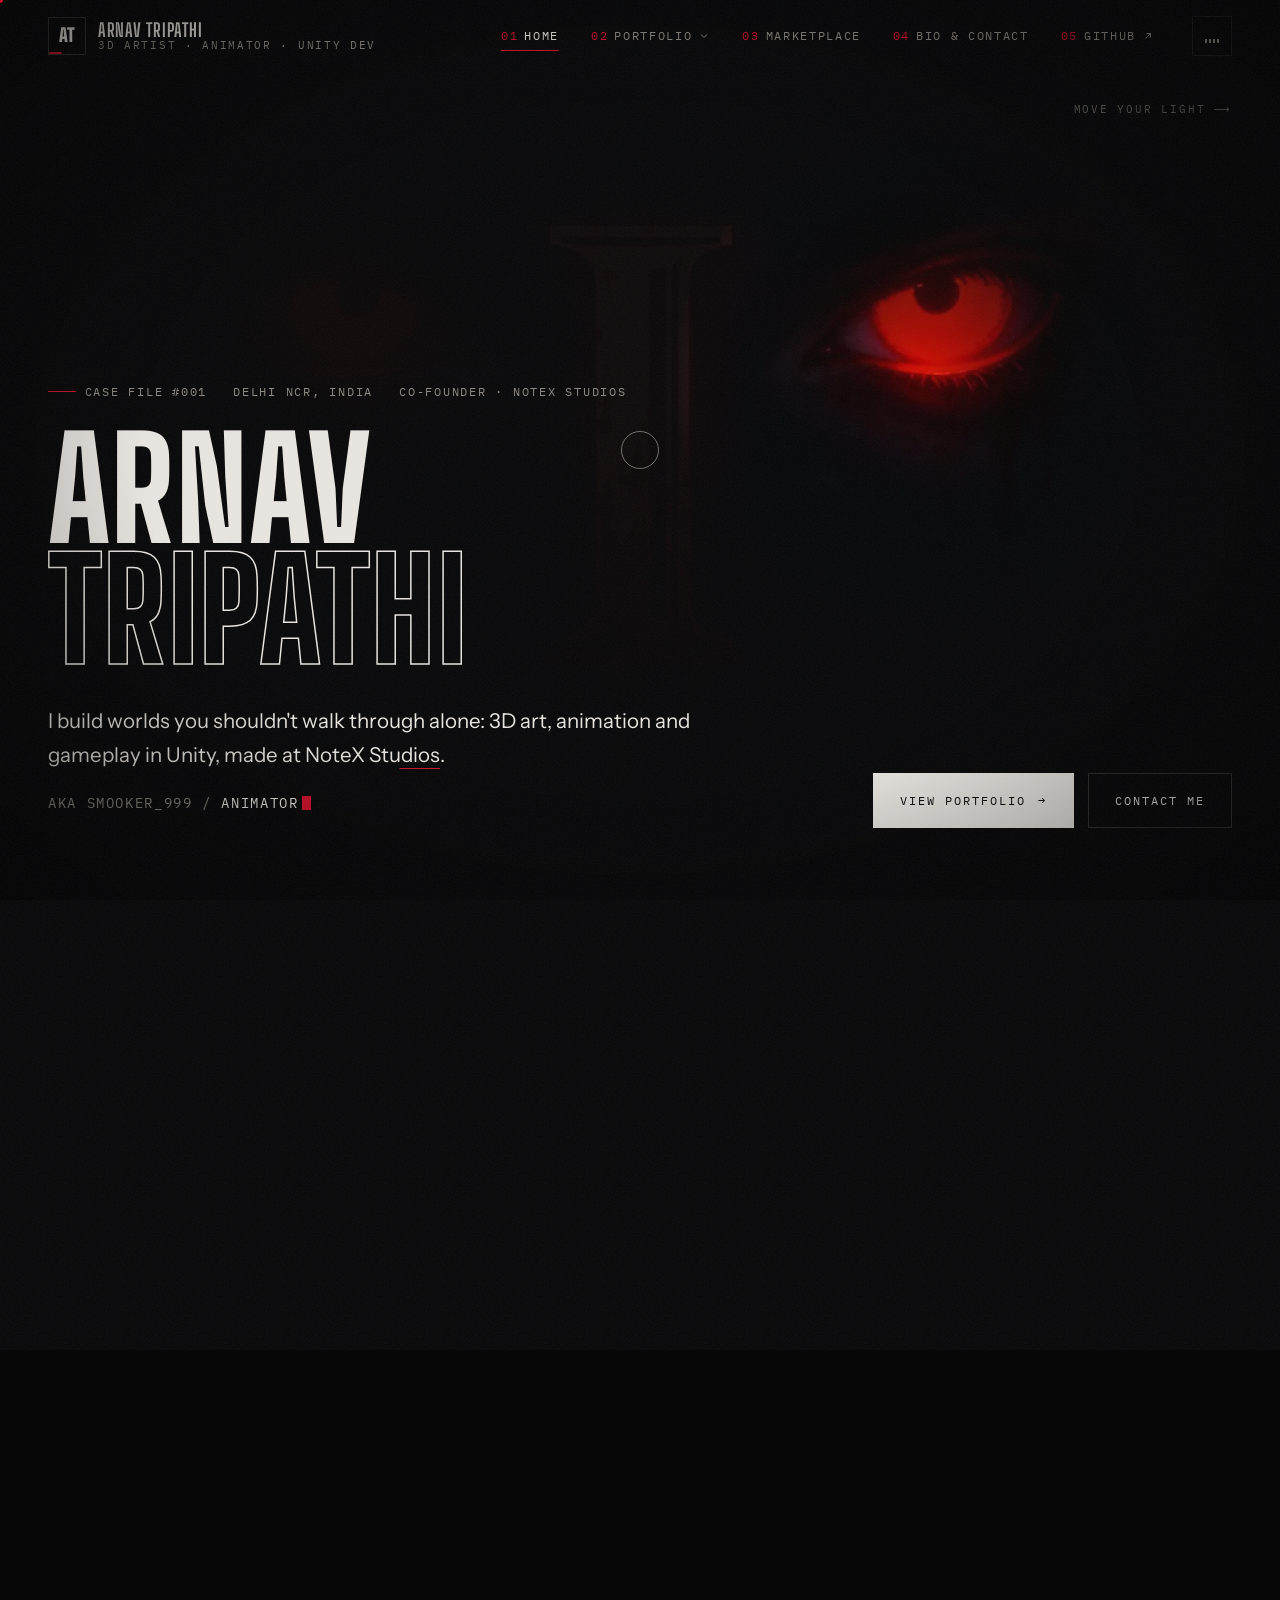
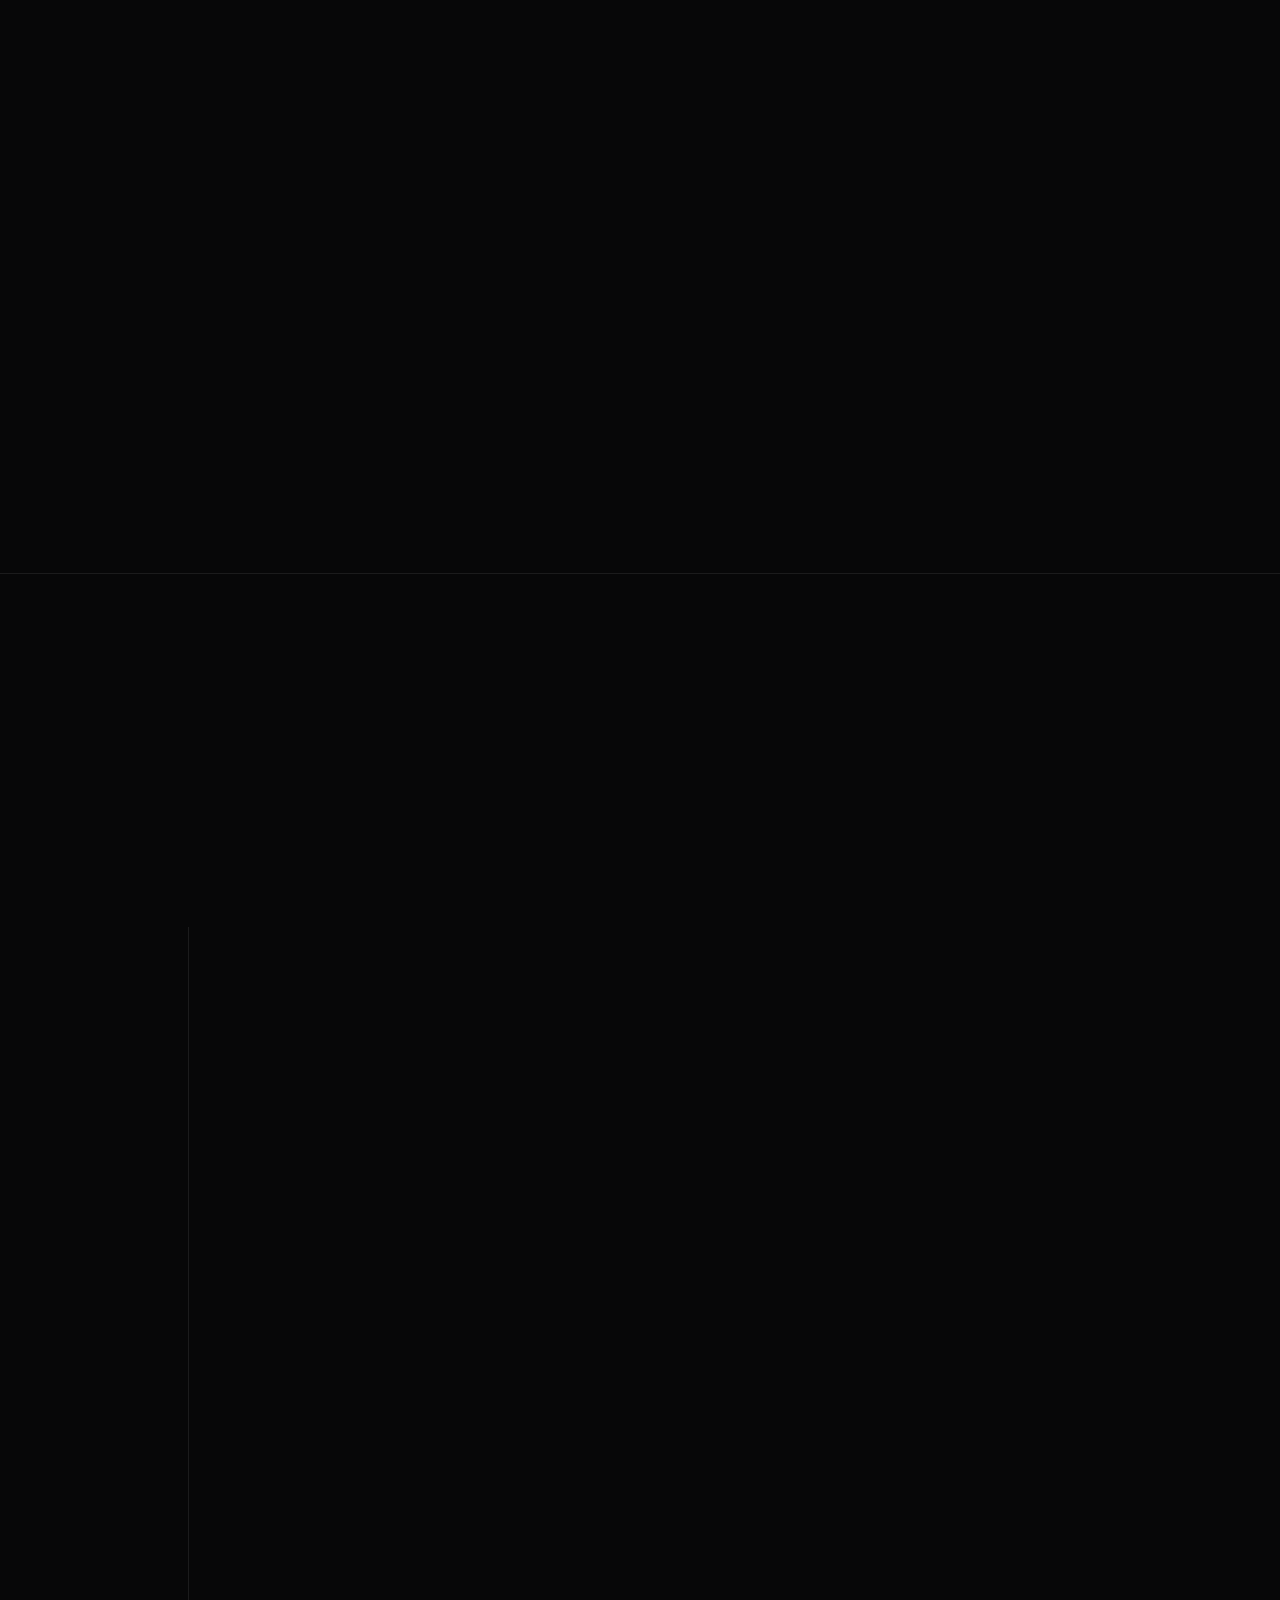
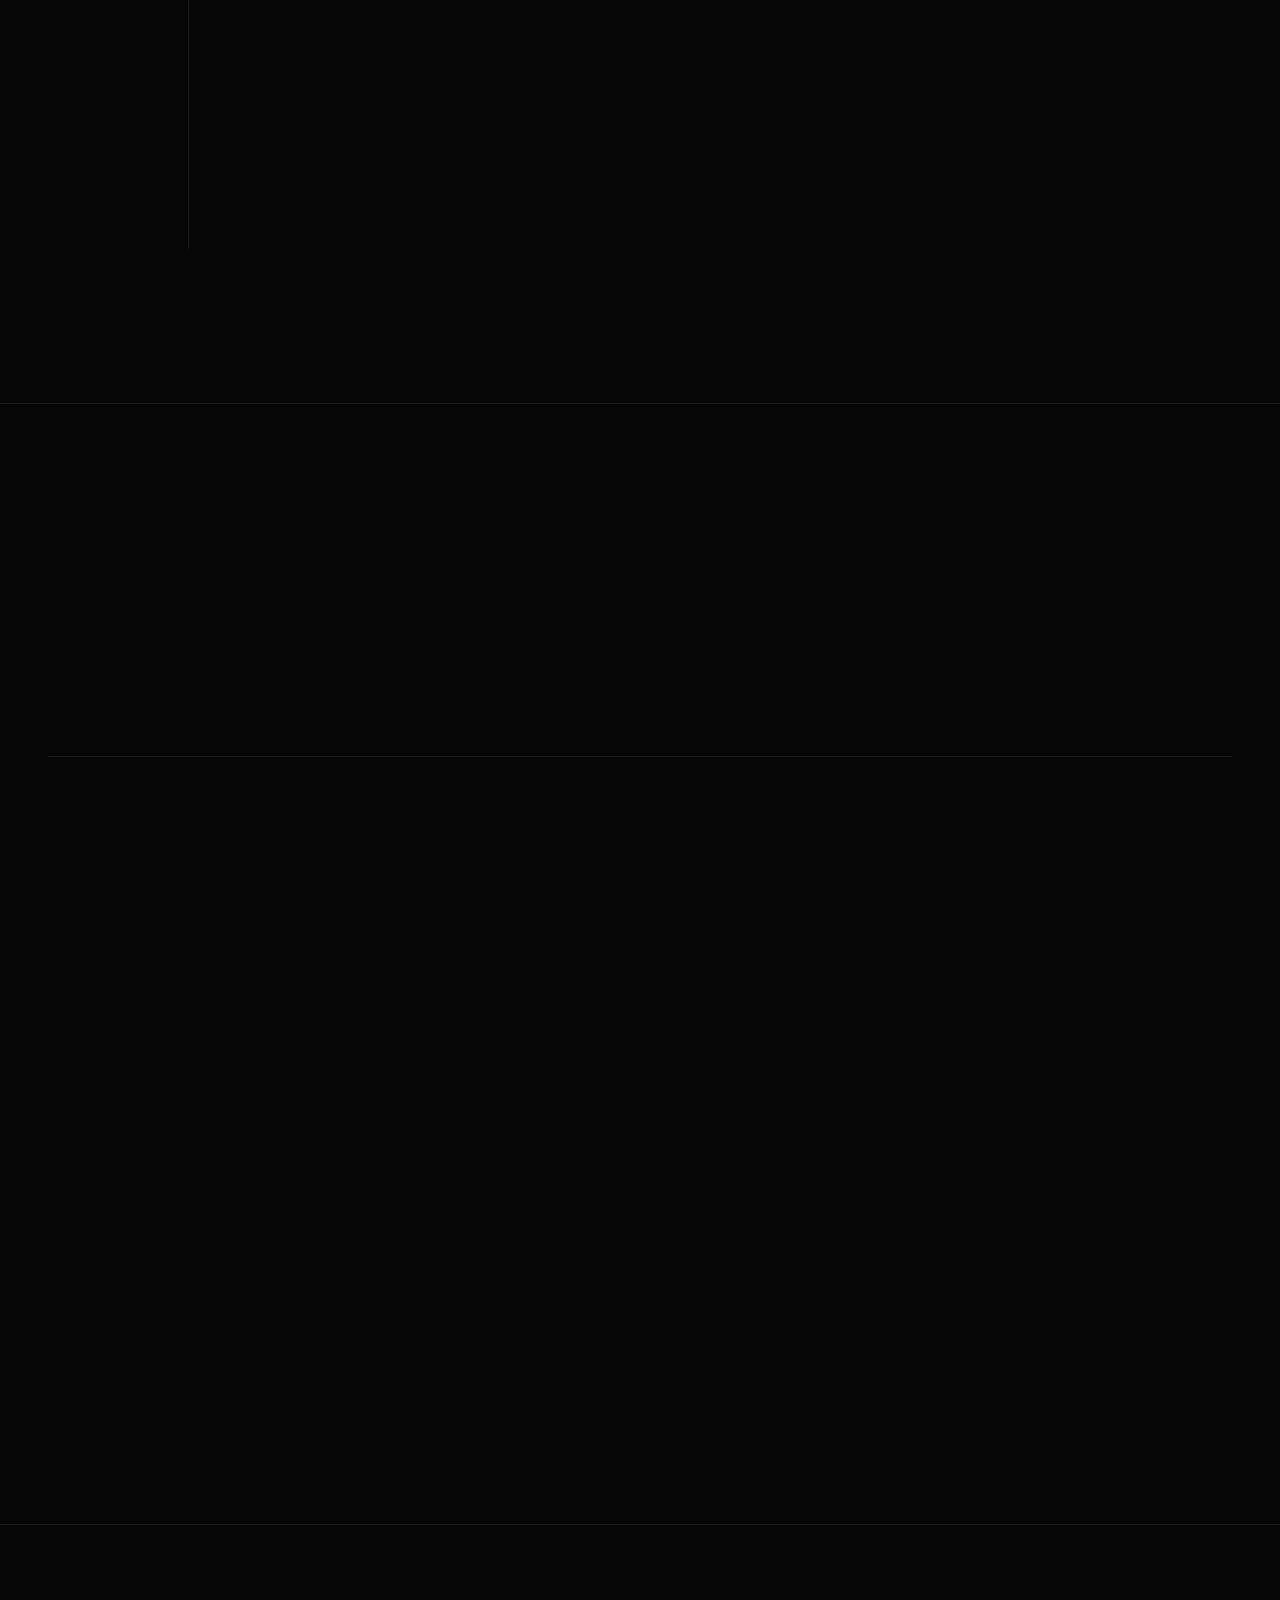
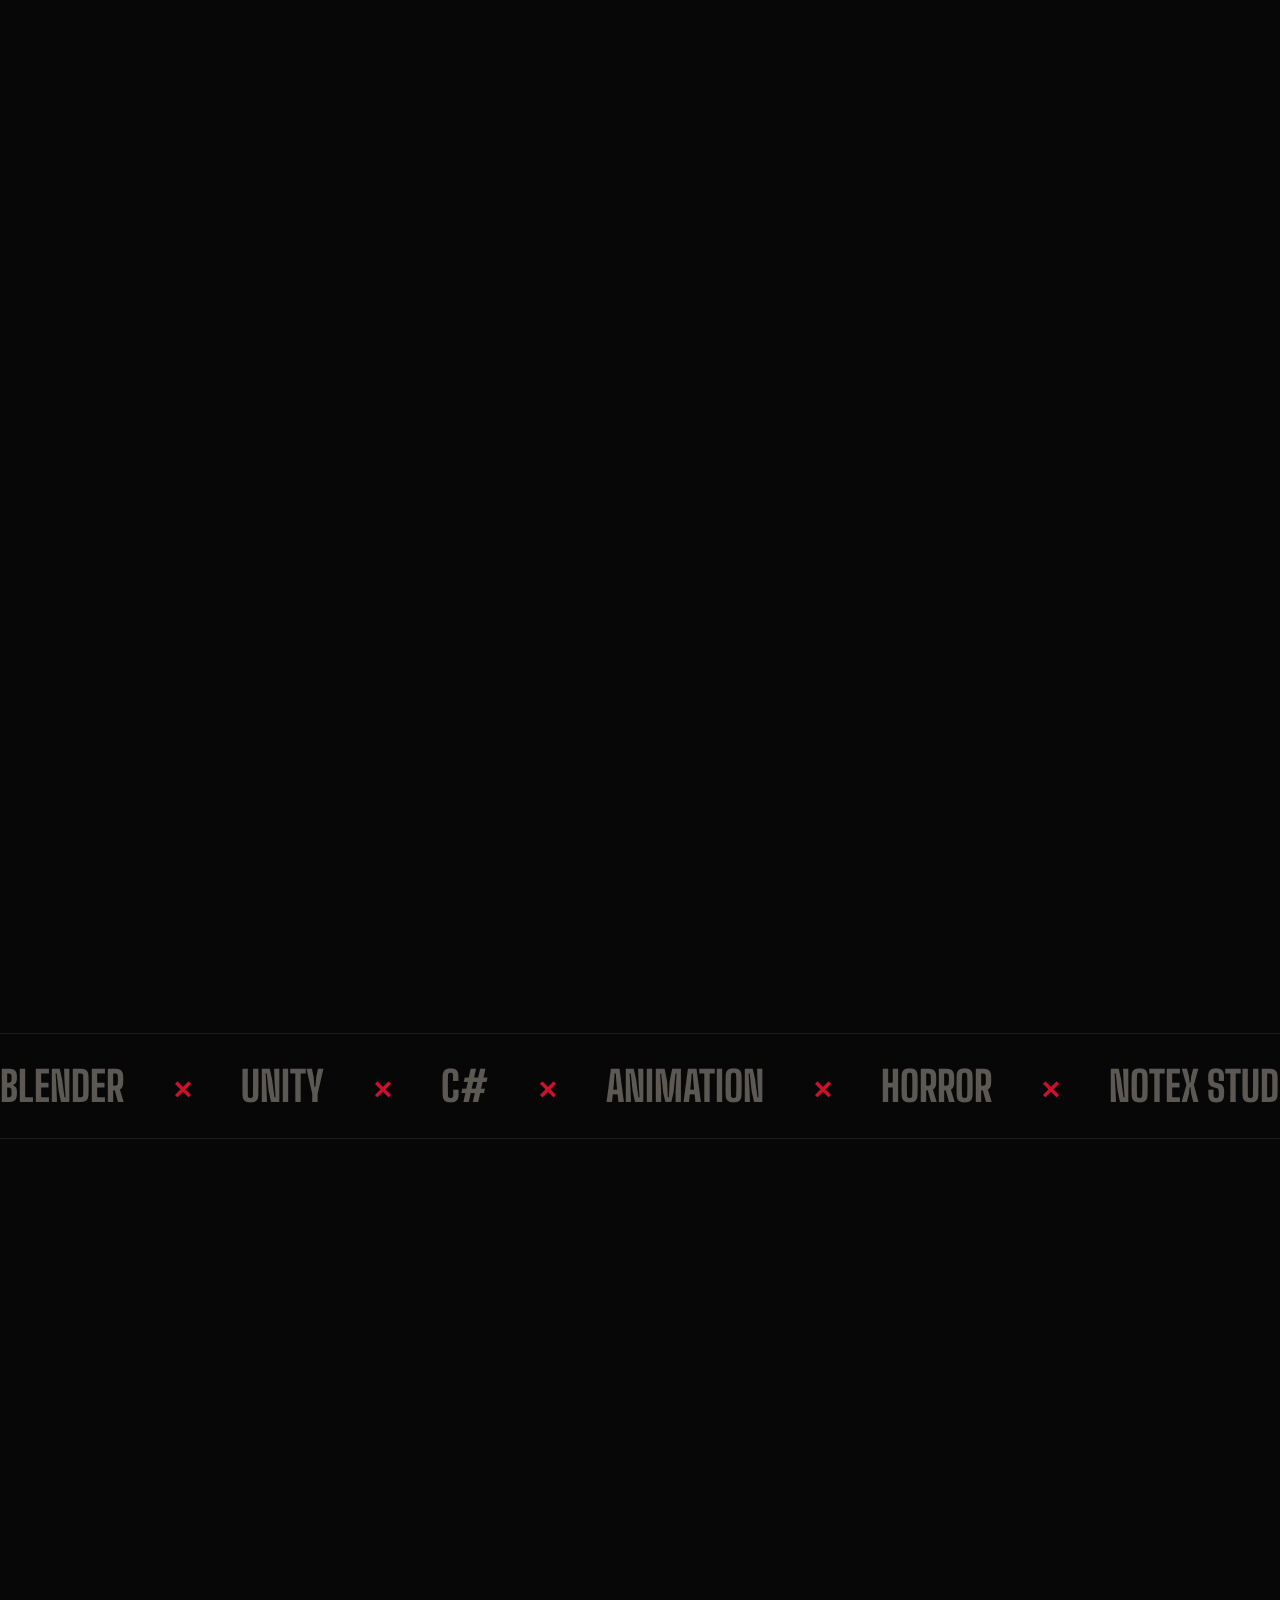
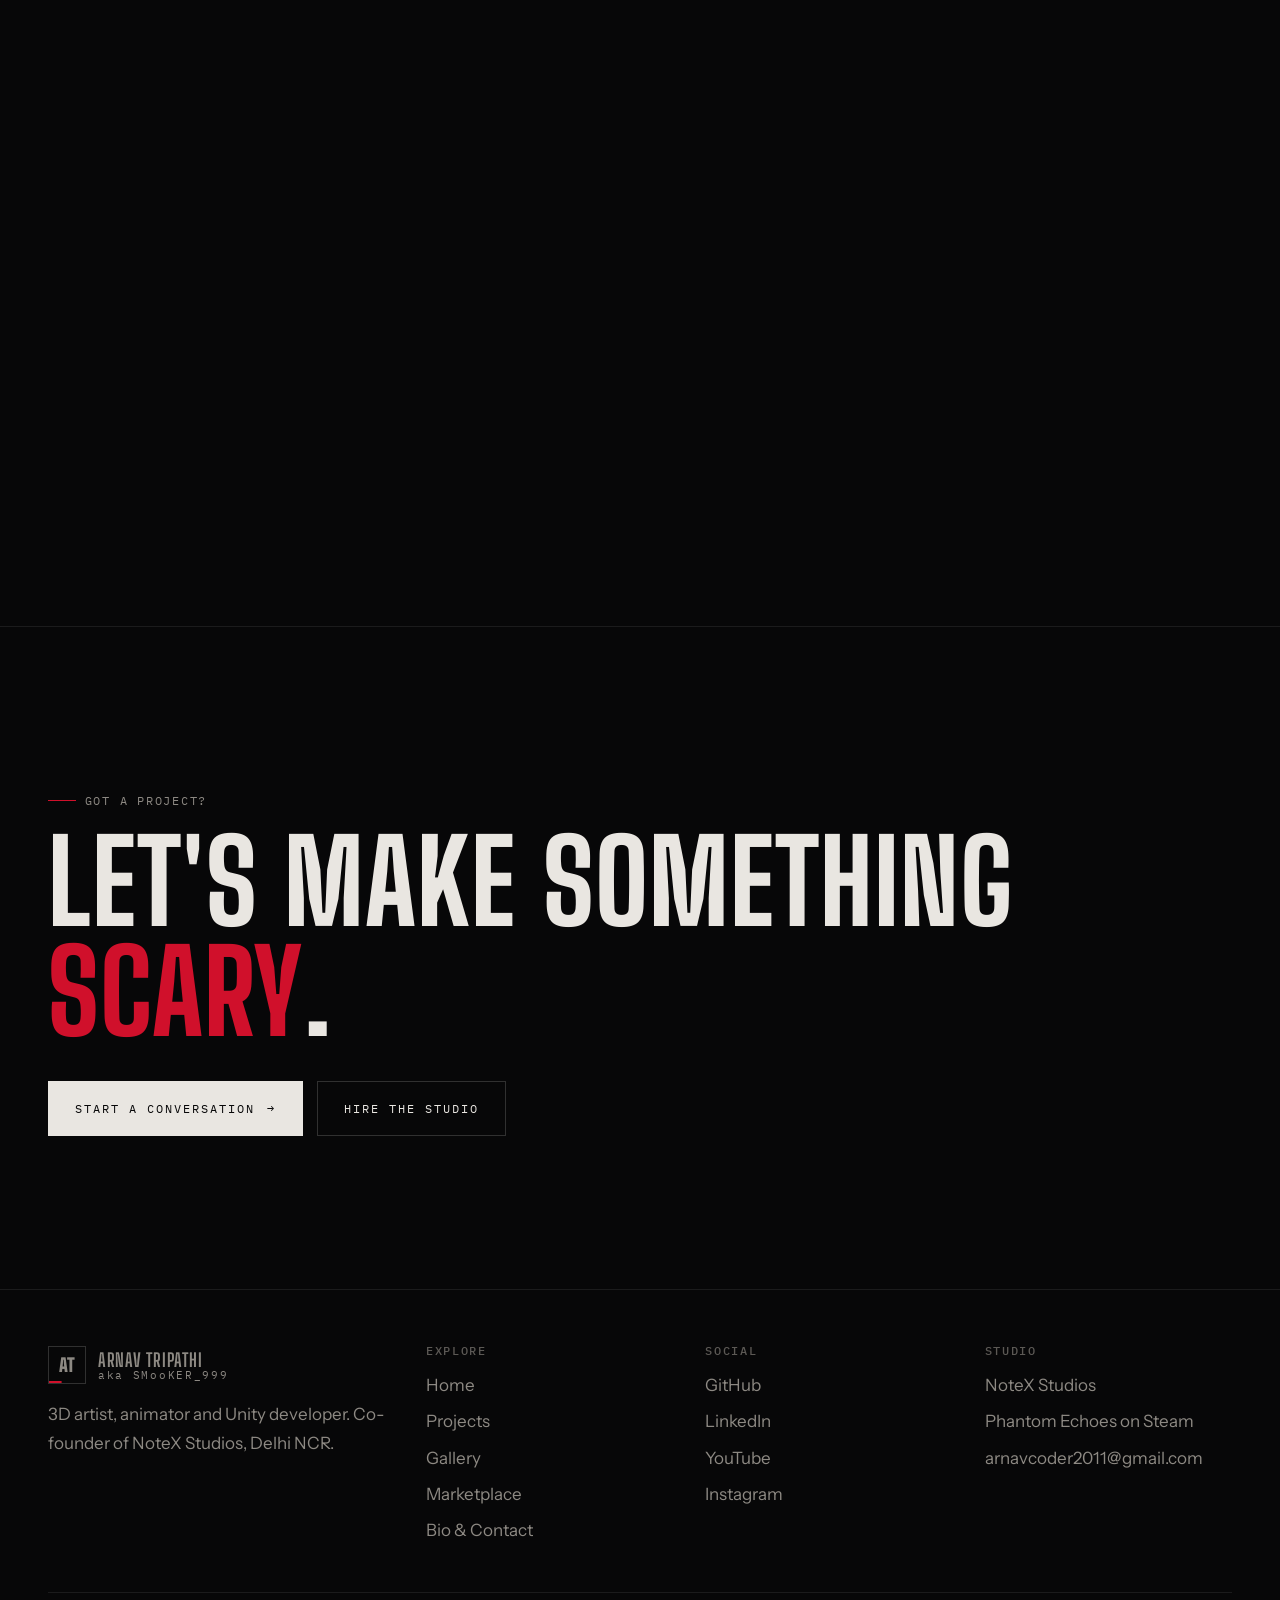
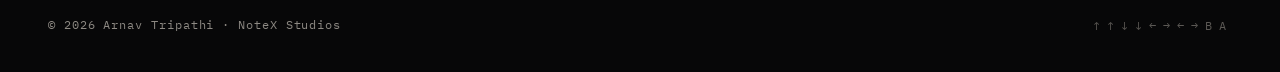
==== index.html @ f677bb51 "Launch portfolio website Co-Authored-By: Claude Opus 5.5 <noreply@anthropic.com>" ====
<!doctype html>
<html lang="en" data-root="">
<head>
  <meta charset="utf-8">
  <meta name="viewport" content="width=device-width, initial-scale=1">
  <title>Arnav Tripathi · 3D Artist, Animator & Unity Developer</title>
  <meta name="description" content="Portfolio of Arnav Tripathi (SMooKER_999): 3D artist, animator and Unity developer, co-founder of NoteX Studios and developer of Phantom Echoes: Chapter I.">
  <meta property="og:title" content="Arnav Tripathi · Portfolio">
  <meta property="og:description" content="3D artist, animator and Unity developer. Co-founder of NoteX Studios.">
  <meta property="og:image" content="assets/img/pe/bg.webp">
  <meta name="theme-color" content="#070708">
  <link rel="icon" href="assets/img/favicon.svg" type="image/svg+xml">
  <link rel="preconnect" href="https://fonts.googleapis.com">
  <link rel="preconnect" href="https://fonts.gstatic.com" crossorigin>
  <link href="https://fonts.googleapis.com/css2?family=Big+Shoulders+Display:wght@600;800;900&family=IBM+Plex+Mono:wght@400;500&family=Instrument+Sans:wght@400;500;600&display=swap" rel="stylesheet">
  <link rel="stylesheet" href="assets/css/style.css">
</head>
<body data-page="home">
<main id="main">

  <!-- ============ INTRO / HERO ============ -->
  <section class="hero" aria-label="Intro">
    <div class="hero-art" aria-hidden="true"></div>
    <div class="hero-dark" aria-hidden="true"></div>
    <p class="hero-hint" aria-hidden="true">Move your light ⟶</p>
    <div class="wrap">
      <div class="hero-kicker">
        <span class="label">Case file #001</span>
        <span class="mono muted">Delhi NCR, India</span>
        <span class="mono muted">Co-founder · NoteX Studios</span>
      </div>
      <h1><span class="glitch flicker" data-text="Arnav">Arnav</span><br><span class="thin">Tripathi</span></h1>
      <div class="hero-bottom">
        <div>
          <p class="lead">I build worlds you shouldn't walk through alone: 3D art, animation and gameplay in Unity, made at <a class="link-u" href="https://www.notexstudios.in" target="_blank" rel="noopener">NoteX Studios</a>.</p>
          <p class="hero-roles">aka SMooKER_999 / <span class="typed" data-roles='["3D Artist","Animator","Unity Developer","Horror game dev","Gamer"]'></span><span class="caret"></span></p>
        </div>
        <div class="btn-row" style="justify-content:flex-end">
          <a class="btn btn-primary" href="portfolio.html">View portfolio <span class="arrow">→</span></a>
          <a class="btn" href="contact.html">Contact me</a>
        </div>
      </div>
    </div>
  </section>

  <!-- ============ STATS ============ -->
  <div class="wrap">
    <div class="stats reveal">
      <div class="stat"><div class="num" data-count="1">1</div><span class="mono">Game out on Steam</span></div>
      <div class="stat"><div class="num" data-count="2">2</div><span class="mono">Studio services</span></div>
      <div class="stat"><div class="num" data-count="6">6</div><span class="mono">Studio team members</span></div>
      <div class="stat"><div class="num" data-count="9">9</div><span class="mono">Partners worldwide</span></div>
    </div>
  </div>

  <!-- ============ ABOUT ============ -->
  <section class="section" id="about">
    <div class="wrap intro-grid">
      <figure class="portrait reveal" style="margin:0">
        <img src="assets/img/pe/shot4.webp" alt="A lit oil lantern on a dark wooden floor, from Phantom Echoes: Chapter I" loading="lazy" style="object-position:22% 60%">
        <figcaption class="tag mono">From Phantom Echoes · Ch. I</figcaption>
      </figure>
      <div>
        <span class="label reveal">01 · Intro</span>
        <h2 class="reveal" style="margin:18px 0 28px">Hi, I'm Arnav.<br><span class="red">I make the dark look good.</span></h2>
        <p class="lead reveal">I'm a 3D artist, animator and Unity developer from Delhi NCR, and a co-founder of NoteX Studios, an independent studio making story-driven games and game assets.</p>
        <p class="muted reveal">Most of what I make lives somewhere between atmosphere and gameplay: creepy hotel corridors, creatures that shouldn't exist and the lighting that makes you not want to turn the next corner. I model and animate in Blender, then bring it all to life in Unity with C#. Our first release, <a class="link-u" href="projects/phantom-echoes.html">Phantom Echoes: Chapter I</a>, is out now on Steam.</p>
        <dl class="case-meta reveal">
          <div><dt>Alias</dt><dd>SMooKER_999</dd></div>
          <div><dt>Based in</dt><dd>Delhi NCR, India</dd></div>
          <div><dt>Role</dt><dd>Co-founder, NoteX Studios</dd></div>
          <div><dt>Main tools</dt><dd>Blender · Unity · C#</dd></div>
        </dl>
      </div>
    </div>
  </section>

  <!-- ============ BACKSTORY ============ -->
  <section class="section" id="backstory">
    <div class="wrap">
      <div class="section-head split">
        <div><span class="label reveal">02 · My backstory</span><h2 class="reveal" style="margin-top:18px">How it <span class="glitch" data-text="started">started</span></h2></div>
        <p class="reveal">Every horror story has an origin. Mine starts with a controller, gets weird in Blender and ends up on Steam.</p>
      </div>
      <div class="timeline">
        <span class="progress" aria-hidden="true"></span>
        <article class="t-item reveal">
          <div class="t-when">Chapter 01</div>
          <div class="t-body"><h3>Player one</h3><p>It started as a gamer. Somewhere between late-night horror runs I stopped just playing and started wondering how those worlds were built, lit and timed to make you jump.</p></div>
        </article>
        <article class="t-item reveal">
          <div class="t-when">Chapter 02</div>
          <div class="t-body"><h3>First polygons</h3><p>I opened Blender and started modelling: props first, then creatures and full environments. Rigging and animation followed, because a monster that doesn't move isn't scary.</p></div>
        </article>
        <article class="t-item reveal">
          <div class="t-when">Chapter 03</div>
          <div class="t-body"><h3>Making it playable</h3><p>Art needed rules, so I picked up Unity and C#: interactions, puzzles, AI that hunts you down and the lighting and audio cues that hold it all together.</p></div>
        </article>
        <article class="t-item reveal">
          <div class="t-when">Chapter 04</div>
          <div class="t-body"><h3>NoteX Studios</h3><p>I co-founded NoteX Studios in New Delhi: a young indie studio with a six-person team and partners around the world. Our motto: "We say it, we mean it."</p></div>
        </article>
        <article class="t-item reveal">
          <div class="t-when">May 2026</div>
          <div class="t-body"><h3>Phantom Echoes ships</h3><p>Our first game, Phantom Echoes: Chapter I, launched on Steam: a first-person psychological horror billed as India's first multiverse horror title.</p></div>
        </article>
        <article class="t-item reveal">
          <div class="t-when">Now</div>
          <div class="t-body"><h3>What's next</h3><p>Working on <a class="link-u" href="projects/the-last-peg.html">The Last Peg</a>, building assets for clients through Asset on Demand, and turning other people's game ideas into playable builds.</p></div>
        </article>
      </div>
    </div>
  </section>

  <!-- ============ EXPERIENCE ============ -->
  <section class="section" id="experience">
    <div class="wrap">
      <div class="section-head split">
        <div><span class="label reveal">03 · My experience</span><h2 class="reveal" style="margin-top:18px">The work</h2></div>
        <p class="reveal">Where I've spent my hours. Open any entry for the details.</p>
      </div>
      <div class="xp-list">
        <article class="xp reveal">
          <span class="idx">01</span>
          <div><h3>NoteX Studios</h3><div class="role">Co-founder · 3D artist · Unity dev · Present</div></div>
          <p>Co-running an indie studio in New Delhi: art direction, production and building our games.</p>
          <button class="btn" type="button" data-modal="m-notex">View details</button>
        </article>
        <article class="xp reveal">
          <span class="idx">02</span>
          <div><h3>Phantom Echoes: Ch. I</h3><div class="role">3D art · Animation · Unity · Released May 2026</div></div>
          <p>First-person psychological horror set in a distorted hotel outside Delhi.</p>
          <button class="btn" type="button" data-modal="m-pe">View details</button>
        </article>
        <article class="xp reveal">
          <span class="idx">03</span>
          <div><h3>Asset on Demand</h3><div class="role">3D asset production · Ongoing</div></div>
          <p>Custom, Unity-ready 3D assets for other developers, from low-poly props to full environments.</p>
          <button class="btn" type="button" data-modal="m-aod">View details</button>
        </article>
        <article class="xp reveal">
          <span class="idx">04</span>
          <div><h3>Game on Demand</h3><div class="role">Client game development · Ongoing</div></div>
          <p>Turning a client's idea into a playable game they fully own and can publish.</p>
          <button class="btn" type="button" data-modal="m-god">View details</button>
        </article>
        <article class="xp reveal">
          <span class="idx">05</span>
          <div><h3>The Last Peg</h3><div class="role">In development</div></div>
          <p>NoteX Studios' next project. More soon.</p>
          <button class="btn" type="button" data-modal="m-tlp">View details</button>
        </article>
      </div>
    </div>

    <!-- Modal contents -->
    <template id="m-notex">
      <div class="modal-head"><div><span class="label">Experience · 01</span><h3 style="margin-top:12px">NoteX Studios</h3><p class="mono muted" style="margin:8px 0 0">Co-founder · New Delhi · Present</p></div><button class="icon-btn" data-close aria-label="Close">✕</button></div>
      <div class="modal-body">
        <h4>What I do</h4>
        <ul><li>Co-lead the studio alongside the team: planning, production and creative direction</li><li>3D modelling, texturing and animation for our games and client work</li><li>Gameplay and systems programming in Unity with C#</li><li>Publishing work on Steam (store page, builds, Steamworks)</li></ul>
        <h4>Studio</h4>
        <ul><li>6-person core team, 2 core teams and 9 partners worldwide</li><li>Services: Asset on Demand and Game on Demand</li></ul>
        <p style="margin-top:20px"><a class="link-u" href="https://www.notexstudios.in" target="_blank" rel="noopener">notexstudios.in ↗</a></p>
      </div>
    </template>
    <template id="m-pe">
      <div class="modal-head"><div><span class="label">Experience · 02</span><h3 style="margin-top:12px">Phantom Echoes: Chapter I</h3><p class="mono muted" style="margin:8px 0 0">Psychological horror · PC (Steam) · 24 May 2026</p></div><button class="icon-btn" data-close aria-label="Close">✕</button></div>
      <div class="modal-body">
        <h4>The game</h4>
        <ul><li>After a flight to Delhi goes wrong, Ronny wakes up in a distorted hotel surrounded by forest</li><li>Exploration, environmental puzzles and survival against unknown entities</li><li>Chapter-based story; around 6–8 hours to complete</li></ul>
        <h4>My work</h4>
        <ul><li>3D models and creatures for the hotel and its inhabitants</li><li>Animation for characters and entities</li><li>Gameplay implementation, lighting and atmosphere in Unity</li></ul>
        <p style="margin-top:20px"><a class="link-u" href="projects/phantom-echoes.html">Read the case study →</a></p>
      </div>
    </template>
    <template id="m-aod">
      <div class="modal-head"><div><span class="label">Experience · 03</span><h3 style="margin-top:12px">Asset on Demand</h3><p class="mono muted" style="margin:8px 0 0">NoteX Studios service</p></div><button class="icon-btn" data-close aria-label="Close">✕</button></div>
      <div class="modal-body">
        <h4>What it is</h4>
        <ul><li>Custom 3D assets built to order for Unity projects</li><li>Anything from low-poly props to detailed high-poly environments</li><li>Offered at around half the usual market cost</li></ul>
        <p style="margin-top:20px"><a class="link-u" href="marketplace.html#aod">See the marketplace →</a></p>
      </div>
    </template>
    <template id="m-god">
      <div class="modal-head"><div><span class="label">Experience · 04</span><h3 style="margin-top:12px">Game on Demand</h3><p class="mono muted" style="margin:8px 0 0">NoteX Studios service</p></div><button class="icon-btn" data-close aria-label="Close">✕</button></div>
      <div class="modal-body">
        <h4>What it is</h4>
        <ul><li>You bring the idea, we build the playable game</li><li>You keep full ownership and can publish and sell it</li><li>Art, animation and Unity development under one roof</li></ul>
        <p style="margin-top:20px"><a class="link-u" href="marketplace.html#god">See the marketplace →</a></p>
      </div>
    </template>
    <template id="m-tlp">
      <div class="modal-head"><div><span class="label">Experience · 05</span><h3 style="margin-top:12px">The Last Peg</h3><p class="mono muted" style="margin:8px 0 0">In development</p></div><button class="icon-btn" data-close aria-label="Close">✕</button></div>
      <div class="modal-body">
        <h4>Status</h4>
        <ul><li>NoteX Studios' next project, currently in development</li><li>Details, screenshots and a trailer are coming soon</li></ul>
        <p style="margin-top:20px"><a class="link-u" href="projects/the-last-peg.html">Project page →</a></p>
      </div>
    </template>
  </section>

  <!-- ============ SKILLS ============ -->
  <section class="section" id="skills">
    <div class="wrap">
      <div class="section-head split">
        <div><span class="label reveal">04 · Skills</span><h2 class="reveal" style="margin-top:18px">The toolkit</h2></div>
        <p class="reveal">One half makes it look right, the other half makes it work.</p>
      </div>
      <div class="skills-grid">
        <div class="skill-col reveal">
          <h3>Technical skills <span class="mono">// code</span></h3>
          <ul class="skill-list">
            <li><span class="name">Unity</span><span class="what">Engine · gameplay</span></li>
            <li><span class="name">C#</span><span class="what">Scripting · systems</span></li>
            <li><span class="name">Java</span><span class="what">Programming</span></li>
            <li><span class="name">JavaScript</span><span class="what">Web · tools</span></li>
            <li><span class="name">HTML &amp; CSS</span><span class="what">Web</span></li>
            <li><span class="name">Git</span><span class="what">Version control</span></li>
            <li><span class="name">Steamworks</span><span class="what">Publishing</span></li>
            <li><span class="name">Microsoft Excel</span><span class="what">Production tracking</span></li>
          </ul>
        </div>
        <div class="skill-col reveal" data-delay="1">
          <h3>Design skills <span class="mono">// art</span></h3>
          <ul class="skill-list">
            <li><span class="name">3D modelling</span><span class="what">Blender</span></li>
            <li><span class="name">Animation &amp; rigging</span><span class="what">Blender</span></li>
            <li><span class="name">Creature design</span><span class="what">Horror</span></li>
            <li><span class="name">Level design</span><span class="what">Unity</span></li>
            <li><span class="name">Lighting &amp; atmosphere</span><span class="what">Unity</span></li>
            <li><span class="name">Video editing</span><span class="what">DaVinci Resolve</span></li>
            <li><span class="name">UI &amp; mockups</span><span class="what">Figma</span></li>
            <li><span class="name">Game design</span><span class="what">Puzzles · pacing</span></li>
          </ul>
        </div>
      </div>
    </div>
  </section>

  <div class="marquee" aria-hidden="true">
    <div class="marquee-track">
      <span>Blender</span><span>Unity</span><span>C#</span><span>Animation</span><span>Horror</span><span>NoteX Studios</span><span>Level design</span><span>DaVinci Resolve</span>
      <span>Blender</span><span>Unity</span><span>C#</span><span>Animation</span><span>Horror</span><span>NoteX Studios</span><span>Level design</span><span>DaVinci Resolve</span>
    </div>
  </div>

  <!-- ============ FEATURED ============ -->
  <section class="section" id="featured">
    <div class="wrap">
      <div class="section-head split">
        <div><span class="label reveal">05 · Selected work</span><h2 class="reveal" style="margin-top:18px">Featured</h2></div>
        <p class="reveal"><a class="link-u" href="portfolio.html">See all projects →</a></p>
      </div>
      <div class="projects">
        <article class="card wide reveal" data-cursor="View">
          <a class="cover" href="projects/phantom-echoes.html" aria-label="Phantom Echoes: Chapter I"></a>
          <div class="media"><span class="status badge"><span class="dot"></span>Out on Steam</span><img src="assets/img/pe/shot2.webp" alt="A dim hotel corridor lined with statues in Phantom Echoes" loading="lazy"></div>
          <div class="body"><span class="mono">Psychological horror · Unity · 2026</span><h3>Phantom Echoes: Chapter I</h3><p>A flight to Delhi goes wrong and you wake up in a hotel that shouldn't exist.</p><span class="more">Case study <span class="arrow">→</span></span></div>
        </article>
        <article class="card reveal" data-delay="1" data-cursor="View">
          <a class="cover" href="projects/the-last-peg.html" aria-label="The Last Peg"></a>
          <div class="media"><span class="status badge"><span class="dot dev"></span>In development</span><img src="assets/img/logos/the-last-peg.webp" alt="The Last Peg logo" loading="lazy"></div>
          <div class="body"><span class="mono">NoteX Studios · Next</span><h3>The Last Peg</h3><p>Our next game. Coming soon.</p><span class="more">Project page <span class="arrow">→</span></span></div>
        </article>
      </div>
    </div>
  </section>

  <!-- ============ CTA ============ -->
  <section class="cta-band">
    <div class="wrap">
      <span class="label">Got a project?</span>
      <h2>Let's make something <em class="glitch" data-text="scary">scary</em>.</h2>
      <div class="btn-row">
        <a class="btn btn-primary" href="contact.html">Start a conversation <span class="arrow">→</span></a>
        <a class="btn" href="marketplace.html">Hire the studio</a>
      </div>
    </div>
  </section>

</main>
<script src="assets/js/main.js" defer></script>
</body>
</html>
---- assets/css/style.css ----
/* =========================================================
   Arnav Tripathi — Portfolio
   Look: clean dark editorial layout + cinematic horror accents
   ========================================================= */

:root {
  --bg: #070708;
  --bg-2: #0c0c0f;
  --surface: #121216;
  --surface-2: #18181d;
  --line: rgba(233, 230, 225, 0.09);
  --line-strong: rgba(233, 230, 225, 0.18);
  --text: #e9e6e1;
  --muted: #8d8983;
  --dim: #5c5955;
  --red: #d0102b;
  --red-deep: #7a0716;
  --red-glow: rgba(208, 16, 43, 0.45);

  --f-display: "Big Shoulders Display", "Arial Narrow", sans-serif;
  --f-body: "Instrument Sans", "Segoe UI", sans-serif;
  --f-mono: "IBM Plex Mono", ui-monospace, monospace;

  --wrap: 1240px;
  --gutter: clamp(16px, 4vw, 48px);
  --radius: 4px;
  --ease: cubic-bezier(0.2, 0.7, 0.1, 1);
  --header-h: 72px;
}

*, *::before, *::after { box-sizing: border-box; }
html { scroll-behavior: smooth; -webkit-text-size-adjust: 100%; }
body {
  margin: 0;
  background: var(--bg);
  color: var(--text);
  font-family: var(--f-body);
  font-size: 17px;
  line-height: 1.65;
  overflow-x: hidden;
  -webkit-font-smoothing: antialiased;
}
img, video { max-width: 100%; display: block; }
a { color: inherit; text-decoration: none; }
button { font: inherit; color: inherit; background: none; border: 0; cursor: pointer; }
::selection { background: var(--red); color: #fff; }
:focus-visible { outline: 2px solid var(--red); outline-offset: 3px; }

.wrap { width: min(var(--wrap), 100% - 2 * var(--gutter)); margin-inline: auto; }
.sr-only { position: absolute; width: 1px; height: 1px; overflow: hidden; clip: rect(0 0 0 0); white-space: nowrap; }

/* ---------- Type ---------- */
h1, h2, h3, h4 { font-family: var(--f-display); font-weight: 800; line-height: 0.95; letter-spacing: 0.01em; margin: 0; text-transform: uppercase; }
h1 { font-size: clamp(3.4rem, 11vw, 9.5rem); }
h2 { font-size: clamp(2.6rem, 6.5vw, 5.4rem); }
h3 { font-size: clamp(1.6rem, 2.6vw, 2.2rem); }
p { margin: 0 0 1em; }
.lead { font-size: clamp(1.1rem, 1.6vw, 1.3rem); color: var(--text); max-width: 60ch; }
.muted { color: var(--muted); }
.red { color: var(--red); }
.mono, .label {
  font-family: var(--f-mono);
  font-size: 0.78rem;
  letter-spacing: 0.14em;
  text-transform: uppercase;
}
.label { color: var(--muted); display: inline-flex; align-items: center; gap: 0.7em; }
.label::before { content: ""; width: 28px; height: 1px; background: var(--red); }

/* ---------- Atmosphere: film grain + vignette ---------- */
.grain {
  position: fixed; inset: -50%;
  pointer-events: none; z-index: 90; opacity: 0.07;
  background-image: url("data:image/svg+xml,%3Csvg xmlns='http://www.w3.org/2000/svg' width='160' height='160'%3E%3Cfilter id='n'%3E%3CfeTurbulence type='fractalNoise' baseFrequency='0.9' numOctaves='3' stitchTiles='stitch'/%3E%3C/filter%3E%3Crect width='100%25' height='100%25' filter='url(%23n)'/%3E%3C/svg%3E");
  animation: grain 0.9s steps(6) infinite;
}
@keyframes grain {
  0% { transform: translate(0, 0); } 20% { transform: translate(-3%, 2%); } 40% { transform: translate(2%, -3%); }
  60% { transform: translate(-2%, -1%); } 80% { transform: translate(3%, 3%); } 100% { transform: translate(0, 0); }
}
.vignette { position: fixed; inset: 0; pointer-events: none; z-index: 89; background: radial-gradient(ellipse at center, transparent 55%, rgba(0,0,0,0.55) 100%); }

/* ---------- Header ---------- */
.site-header {
  position: fixed; inset: 0 0 auto 0; z-index: 60;
  height: var(--header-h);
  display: flex; align-items: center;
  transition: background 0.4s var(--ease), border-color 0.4s;
  border-bottom: 1px solid transparent;
}
.site-header.scrolled { background: rgba(7, 7, 8, 0.82); backdrop-filter: blur(12px); border-color: var(--line); }
/* A backdrop-filter traps fixed children, so drop it while the mobile menu is open */
.site-header.menu-open { backdrop-filter: none; -webkit-backdrop-filter: none; background: var(--bg); }
.site-header .wrap { display: flex; align-items: center; gap: 24px; }
.brand { display: flex; align-items: center; gap: 12px; margin-right: auto; }
.brand-mark {
  width: 38px; height: 38px; display: grid; place-items: center;
  border: 1px solid var(--line-strong); font-family: var(--f-display); font-weight: 900; font-size: 1.15rem;
  position: relative; overflow: hidden;
}
.brand-mark::after { content: ""; position: absolute; inset: auto 0 0 0; height: 2px; background: var(--red); transform: scaleX(0.35); transform-origin: left; transition: transform 0.4s var(--ease); }
.brand:hover .brand-mark::after { transform: scaleX(1); }
.brand-text { display: flex; flex-direction: column; line-height: 1.1; }
.brand-text strong { font-family: var(--f-display); font-size: 1.15rem; letter-spacing: 0.04em; text-transform: uppercase; }
.brand-text span { font-family: var(--f-mono); font-size: 0.66rem; color: var(--muted); letter-spacing: 0.16em; }

.nav { display: flex; align-items: center; gap: 4px; }
.nav > a, .nav .dd > button {
  font-family: var(--f-mono); font-size: 0.74rem; letter-spacing: 0.14em; text-transform: uppercase;
  padding: 10px 14px; color: var(--muted); position: relative; transition: color 0.25s;
  display: inline-flex; align-items: center; gap: 6px; white-space: nowrap;
}
@media (max-width: 1240px) { .site-header .brand-text span { display: none; } .nav > a, .nav .dd > button { padding: 10px 10px; } }
.nav > a:hover, .nav .dd > button:hover, .nav a[aria-current="page"], .nav .dd.active > button { color: var(--text); }
.nav a[aria-current="page"]::after, .nav .dd.active > button::after {
  content: ""; position: absolute; left: 14px; right: 14px; bottom: 4px; height: 1px; background: var(--red);
}
.nav .num { color: var(--red); }
.dd { position: relative; }
.dd-menu {
  position: absolute; top: calc(100% + 6px); left: 0; min-width: 220px;
  background: var(--surface); border: 1px solid var(--line); padding: 8px;
  opacity: 0; visibility: hidden; transform: translateY(-6px); transition: 0.25s var(--ease);
}
.dd:hover .dd-menu, .dd:focus-within .dd-menu, .dd.open .dd-menu { opacity: 1; visibility: visible; transform: none; }
.dd-menu a { display: block; padding: 10px 12px; font-size: 0.95rem; color: var(--muted); transition: 0.2s; }
.dd-menu a:hover, .dd-menu a[aria-current="page"] { color: var(--text); background: var(--surface-2); }
.dd-menu a small { display: block; font-family: var(--f-mono); font-size: 0.66rem; letter-spacing: 0.1em; color: var(--dim); text-transform: uppercase; }

.header-tools { display: flex; align-items: center; gap: 6px; }
.icon-btn {
  width: 40px; height: 40px; display: grid; place-items: center; border: 1px solid var(--line);
  color: var(--muted); transition: 0.25s;
}
.icon-btn:hover { color: var(--text); border-color: var(--line-strong); }
.icon-btn svg { width: 18px; height: 18px; }
.sound-btn[aria-pressed="true"] { color: var(--red); border-color: var(--red-deep); }
.sound-bars { display: flex; gap: 2px; align-items: flex-end; height: 14px; }
.sound-bars i { width: 2px; background: currentColor; height: 4px; }
.sound-btn[aria-pressed="true"] .sound-bars i { animation: bars 0.9s ease-in-out infinite; }
.sound-bars i:nth-child(2) { animation-delay: 0.2s !important; }
.sound-bars i:nth-child(3) { animation-delay: 0.4s !important; }
.sound-bars i:nth-child(4) { animation-delay: 0.1s !important; }
@keyframes bars { 0%, 100% { height: 3px; } 50% { height: 14px; } }

.menu-btn { display: none; }

@media (max-width: 960px) {
  .menu-btn { display: grid; }
  .nav {
    position: fixed; inset: var(--header-h) 0 0 0; background: rgba(7,7,8,0.98);
    flex-direction: column; align-items: stretch; padding: 24px var(--gutter); gap: 0;
    opacity: 0; visibility: hidden; transition: 0.3s var(--ease); overflow-y: auto;
  }
  .nav.open { opacity: 1; visibility: visible; }
  .nav > a, .nav .dd > button { font-size: 1rem; padding: 16px 0; border-bottom: 1px solid var(--line); width: 100%; justify-content: flex-start; }
  .nav a[aria-current="page"]::after, .nav .dd.active > button::after { display: none; }
  .dd-menu { position: static; opacity: 1; visibility: visible; transform: none; border: 0; background: none; padding: 0 0 8px 16px; display: block; }
  .brand-text span { display: none; }
}

/* ---------- Buttons ---------- */
.btn {
  display: inline-flex; align-items: center; gap: 12px;
  font-family: var(--f-mono); font-size: 0.78rem; letter-spacing: 0.16em; text-transform: uppercase;
  padding: 16px 26px; border: 1px solid var(--line-strong); position: relative; overflow: hidden;
  transition: color 0.35s var(--ease), border-color 0.35s;
  isolation: isolate;
}
.btn::before { content: ""; position: absolute; inset: 0; background: var(--red); transform: translateY(101%); transition: transform 0.4s var(--ease); z-index: -1; }
.btn:hover { border-color: var(--red); color: #fff; }
.btn:hover::before { transform: none; }
.btn-primary { background: var(--text); color: var(--bg); border-color: var(--text); }
.btn-primary::before { background: var(--red); }
.btn .arrow { transition: transform 0.35s var(--ease); }
.btn:hover .arrow { transform: translateX(4px); }
.btn-row { display: flex; flex-wrap: wrap; gap: 14px; }

.link-u { position: relative; color: var(--text); }
.link-u::after { content: ""; position: absolute; left: 0; right: 0; bottom: -2px; height: 1px; background: var(--red); transform-origin: right; transform: scaleX(0.3); transition: transform 0.4s var(--ease); }
.link-u:hover::after { transform: scaleX(1); transform-origin: left; }

/* ---------- Sections ---------- */
main { display: block; }
.section { padding: clamp(80px, 12vw, 160px) 0; position: relative; }
.section + .section { border-top: 1px solid var(--line); }
.section-head { display: grid; grid-template-columns: 1fr; gap: 18px; margin-bottom: clamp(40px, 6vw, 72px); }
.section-head.split { grid-template-columns: 1.2fr 1fr; align-items: end; gap: 40px; }
.section-head p { color: var(--muted); max-width: 52ch; margin: 0; }
@media (max-width: 820px) { .section-head.split { grid-template-columns: 1fr; gap: 18px; } }

/* Page hero for inner pages */
.page-hero { padding: calc(var(--header-h) + clamp(60px, 10vw, 130px)) 0 clamp(50px, 7vw, 90px); position: relative; overflow: hidden; border-bottom: 1px solid var(--line); }
.page-hero h1 { font-size: clamp(3.2rem, 10vw, 8.5rem); margin: 18px 0 22px; }
.page-hero .lead { color: var(--muted); }
.page-hero .bg-word {
  position: absolute; right: -2vw; bottom: -4vw; font-family: var(--f-display); font-weight: 900;
  font-size: clamp(8rem, 26vw, 24rem); line-height: 0.8; color: transparent; -webkit-text-stroke: 1px rgba(233,230,225,0.06);
  pointer-events: none; user-select: none; text-transform: uppercase;
}

/* ---------- Glitch / flicker title ---------- */
.glitch { position: relative; display: inline-block; }
.glitch::before, .glitch::after {
  content: attr(data-text); position: absolute; inset: 0; pointer-events: none; opacity: 0;
}
.glitch::before { color: var(--red); transform: translate(-3px, 0); clip-path: inset(0 0 60% 0); }
.glitch::after { color: #6ee7ff; transform: translate(3px, 0); clip-path: inset(55% 0 0 0); mix-blend-mode: screen; }
.glitch.is-glitching::before, .glitch.is-glitching::after { opacity: 0.8; animation: glitch-shift 0.35s steps(2) both; }
@keyframes glitch-shift {
  0% { clip-path: inset(10% 0 70% 0); } 25% { clip-path: inset(60% 0 10% 0); }
  50% { clip-path: inset(30% 0 40% 0); } 75% { clip-path: inset(80% 0 5% 0); } 100% { clip-path: inset(0 0 90% 0); }
}
.flicker { animation: flicker 7s infinite; }
@keyframes flicker {
  0%, 92%, 100% { opacity: 1; } 93% { opacity: 0.35; } 94% { opacity: 1; } 96% { opacity: 0.6; } 97% { opacity: 1; }
}

/* ---------- Reveal on scroll ---------- */
.reveal { opacity: 0; transform: translateY(28px); transition: opacity 0.9s var(--ease), transform 0.9s var(--ease); }
.reveal.in { opacity: 1; transform: none; }
.reveal[data-delay="1"] { transition-delay: 0.08s; } .reveal[data-delay="2"] { transition-delay: 0.16s; }
.reveal[data-delay="3"] { transition-delay: 0.24s; } .reveal[data-delay="4"] { transition-delay: 0.32s; }

/* ---------- Home hero (flashlight) ---------- */
.hero {
  min-height: 100svh; position: relative; overflow: hidden;
  display: flex; align-items: flex-end; padding: calc(var(--header-h) + 40px) 0 clamp(48px, 8vh, 96px);
  --mx: 72%; --my: 42%; --r: 260px;
}
.hero-art { position: absolute; inset: 0; background: url("../img/pe/bg.webp") center 30% / cover no-repeat; transform: scale(1.04); }
.hero-dark {
  position: absolute; inset: 0;
  background: radial-gradient(circle var(--r) at var(--mx) var(--my), rgba(7,7,8,0) 0%, rgba(7,7,8,0.55) 45%, rgba(7,7,8,0.97) 100%);
  transition: --r 0.6s;
}
.hero::after { content: ""; position: absolute; inset: auto 0 0 0; height: 40%; background: linear-gradient(transparent, var(--bg)); pointer-events: none; }
.hero .wrap { position: relative; z-index: 2; }
.hero-kicker { display: flex; flex-wrap: wrap; gap: 10px 26px; margin-bottom: 26px; }
.hero h1 { line-height: 0.86; }
.hero h1 .thin { -webkit-text-stroke: 1.5px var(--text); color: transparent; }
.hero-bottom { display: grid; grid-template-columns: 1.3fr 1fr; gap: 40px; align-items: end; margin-top: 34px; }
.hero-roles { font-family: var(--f-mono); color: var(--muted); font-size: 0.85rem; letter-spacing: 0.12em; text-transform: uppercase; min-height: 1.6em; }
.hero-roles .typed { color: var(--text); }
.hero-roles .caret { display: inline-block; width: 9px; height: 1em; background: var(--red); vertical-align: -2px; margin-left: 4px; animation: blink 1s steps(1) infinite; }
@keyframes blink { 50% { opacity: 0; } }
.hero-hint {
  position: absolute; right: var(--gutter); top: calc(var(--header-h) + 28px); z-index: 2;
  font-family: var(--f-mono); font-size: 0.7rem; letter-spacing: 0.16em; color: var(--dim); text-transform: uppercase;
}
.scroll-cue { display: inline-flex; align-items: center; gap: 12px; color: var(--muted); }
.scroll-cue i { width: 1px; height: 48px; background: linear-gradient(var(--red), transparent); animation: cue 2s var(--ease) infinite; transform-origin: top; }
@keyframes cue { 0% { transform: scaleY(0); } 50% { transform: scaleY(1); } 100% { transform: scaleY(1); opacity: 0; } }
@media (max-width: 820px) { .hero-bottom { grid-template-columns: 1fr; } .hero-bottom .btn-row { justify-content: flex-start !important; } .hero-hint { display: none; } }

/* ---------- Stats ---------- */
.stats { display: grid; grid-template-columns: repeat(4, 1fr); border-top: 1px solid var(--line); border-bottom: 1px solid var(--line); }
.stat { padding: 34px 24px; border-left: 1px solid var(--line); }
.stat:first-child { border-left: 0; }
.stat .num { font-family: var(--f-display); font-weight: 800; font-size: clamp(3rem, 6vw, 4.6rem); line-height: 1; }
.stat .num sup { font-size: 0.45em; color: var(--red); vertical-align: top; }
.stat .mono { color: var(--muted); display: block; margin-top: 10px; }
@media (max-width: 820px) { .stats { grid-template-columns: repeat(2, 1fr); } .stat:nth-child(3) { border-left: 0; } .stat:nth-child(n+3) { border-top: 1px solid var(--line); } }

/* ---------- About / intro split ---------- */
.intro-grid { display: grid; grid-template-columns: 0.9fr 1.1fr; gap: clamp(32px, 6vw, 96px); align-items: start; }
.portrait {
  position: relative; aspect-ratio: 4 / 5; background: var(--surface); border: 1px solid var(--line); overflow: hidden;
}
.portrait img { width: 100%; height: 100%; object-fit: cover; filter: grayscale(0.35) contrast(1.05); transition: transform 1.2s var(--ease), filter 0.6s; }
.portrait:hover img { transform: scale(1.04); filter: none; }
.portrait .tag { position: absolute; left: 14px; bottom: 14px; background: rgba(7,7,8,0.85); padding: 8px 12px; }
.case-meta { display: grid; grid-template-columns: repeat(2, 1fr); gap: 0; border-top: 1px solid var(--line); margin-top: 32px; }
.case-meta div { padding: 16px 0; border-bottom: 1px solid var(--line); }
.case-meta dt { font-family: var(--f-mono); font-size: 0.7rem; letter-spacing: 0.14em; color: var(--dim); text-transform: uppercase; }
.case-meta dd { margin: 4px 0 0; }
@media (max-width: 820px) { .intro-grid { grid-template-columns: 1fr; } }

/* ---------- Timeline (backstory) ---------- */
.timeline { position: relative; display: grid; gap: 0; }
.timeline::before { content: ""; position: absolute; left: 140px; top: 0; bottom: 0; width: 1px; background: var(--line); }
.timeline .progress { position: absolute; left: 140px; top: 0; width: 1px; height: 0; background: var(--red); box-shadow: 0 0 12px var(--red-glow); }
.t-item { display: grid; grid-template-columns: 140px 1fr; gap: 0 48px; padding: 28px 0; position: relative; }
.t-when { font-family: var(--f-mono); font-size: 0.78rem; letter-spacing: 0.12em; color: var(--muted); padding-top: 6px; text-transform: uppercase; }
.t-item::before {
  content: ""; position: absolute; left: 136px; top: 36px; width: 9px; height: 9px; background: var(--bg); border: 1px solid var(--line-strong); transform: rotate(45deg);
  transition: 0.4s;
}
.t-item.lit::before { background: var(--red); border-color: var(--red); box-shadow: 0 0 14px var(--red-glow); }
.t-body { padding-left: 32px; }
.t-body h3 { margin-bottom: 10px; }
.t-body p { color: var(--muted); max-width: 62ch; margin: 0; }
@media (max-width: 680px) {
  .timeline::before, .timeline .progress { left: 4px; }
  .t-item { grid-template-columns: 1fr; padding-left: 28px; }
  .t-item::before { left: 0; top: 34px; }
  .t-body { padding-left: 0; margin-top: 6px; }
}

/* ---------- Experience cards ---------- */
.xp-list { border-top: 1px solid var(--line); }
.xp {
  display: grid; grid-template-columns: 70px 1.3fr 1fr auto; gap: 24px; align-items: center;
  padding: 30px 0; border-bottom: 1px solid var(--line); position: relative; transition: background 0.4s;
}
.xp::before { content: ""; position: absolute; inset: 0; background: linear-gradient(90deg, rgba(208,16,43,0.08), transparent 60%); opacity: 0; transition: opacity 0.4s; pointer-events: none; }
.xp:hover::before { opacity: 1; }
.xp .idx { font-family: var(--f-mono); color: var(--red); font-size: 0.8rem; letter-spacing: 0.1em; }
.xp h3 { font-size: clamp(1.5rem, 2.8vw, 2.4rem); }
.xp .role { font-family: var(--f-mono); font-size: 0.74rem; letter-spacing: 0.12em; color: var(--muted); text-transform: uppercase; margin-top: 8px; }
.xp p { color: var(--muted); margin: 0; font-size: 0.98rem; }
@media (max-width: 860px) { .xp { grid-template-columns: 1fr; gap: 12px; } }

/* ---------- Skills ---------- */
.skills-grid { display: grid; grid-template-columns: 1fr 1fr; gap: clamp(28px, 4vw, 64px); }
.skill-col { border: 1px solid var(--line); padding: clamp(24px, 3.5vw, 44px); background: linear-gradient(180deg, var(--bg-2), transparent); }
.skill-col h3 { display: flex; justify-content: space-between; align-items: baseline; margin-bottom: 28px; }
.skill-col h3 .mono { color: var(--dim); }
.skill-list { list-style: none; margin: 0; padding: 0; }
.skill-list li { display: grid; grid-template-columns: 1fr auto; gap: 14px; align-items: baseline; padding: 14px 0; border-bottom: 1px dashed var(--line); }
.skill-list li:last-child { border-bottom: 0; }
.skill-list .name { font-size: 1.05rem; }
.skill-list .what { font-family: var(--f-mono); font-size: 0.7rem; letter-spacing: 0.1em; color: var(--muted); text-transform: uppercase; text-align: right; }
.skill-list li:hover .name { color: var(--red); }
@media (max-width: 820px) { .skills-grid { grid-template-columns: 1fr; } }

.tool-strip { display: flex; flex-wrap: wrap; gap: 10px; margin-top: 40px; }
.chip { font-family: var(--f-mono); font-size: 0.74rem; letter-spacing: 0.1em; text-transform: uppercase; padding: 9px 14px; border: 1px solid var(--line); color: var(--muted); transition: 0.25s; }
.chip:hover { color: var(--text); border-color: var(--red); }
.chip.on { color: var(--text); border-color: var(--red); background: rgba(208,16,43,0.1); }

/* ---------- Project cards ---------- */
.projects { display: grid; grid-template-columns: repeat(12, 1fr); gap: clamp(16px, 2vw, 28px); }
.card {
  grid-column: span 4; position: relative; background: var(--surface); border: 1px solid var(--line);
  display: flex; flex-direction: column; overflow: hidden; transition: border-color 0.35s, transform 0.5s var(--ease);
}
.card.wide { grid-column: span 8; }
.card.half { grid-column: span 6; }
.card:hover { border-color: var(--line-strong); }
.card .media { position: relative; aspect-ratio: 16 / 9; overflow: hidden; background: #000; }
.card.wide .media { aspect-ratio: 16 / 8; }
.card .media img { width: 100%; height: 100%; object-fit: cover; transition: transform 1s var(--ease), filter 0.6s; filter: saturate(0.85); }
.card:hover .media img { transform: scale(1.05); filter: saturate(1.05); }
.card .status { position: absolute; top: 14px; left: 14px; z-index: 2; }
.badge { font-family: var(--f-mono); font-size: 0.66rem; letter-spacing: 0.14em; text-transform: uppercase; padding: 6px 10px; background: rgba(7,7,8,0.85); border: 1px solid var(--line-strong); display: inline-flex; align-items: center; gap: 8px; }
.badge .dot { width: 6px; height: 6px; border-radius: 50%; background: #3ddc84; box-shadow: 0 0 8px #3ddc84; }
.badge .dot.dev { background: #f5b524; box-shadow: 0 0 8px #f5b524; }
.badge .dot.red { background: var(--red); box-shadow: 0 0 8px var(--red); }
.card .body { padding: 24px 24px 26px; display: flex; flex-direction: column; gap: 10px; flex: 1; }
.card .body .mono { color: var(--muted); }
.card .body h3 { font-size: clamp(1.6rem, 2.4vw, 2.1rem); }
.card .body p { color: var(--muted); margin: 0; font-size: 0.98rem; }
.card .more { margin-top: auto; padding-top: 14px; font-family: var(--f-mono); font-size: 0.74rem; letter-spacing: 0.14em; text-transform: uppercase; display: inline-flex; gap: 10px; align-items: center; }
.card .more .arrow { color: var(--red); transition: transform 0.35s var(--ease); }
.card:hover .more .arrow { transform: translateX(6px); }
.card > a.cover { position: absolute; inset: 0; z-index: 3; }
@media (max-width: 960px) { .card, .card.wide, .card.half { grid-column: span 6; } }
@media (max-width: 640px) { .card, .card.wide, .card.half { grid-column: span 12; } }

.filters { display: flex; flex-wrap: wrap; gap: 10px; margin-bottom: 36px; }
.card.is-hidden { display: none; }

/* ---------- Gallery ---------- */
.masonry { columns: 3 280px; column-gap: 18px; }
.shot {
  break-inside: avoid; margin: 0 0 18px; position: relative; overflow: hidden; border: 1px solid var(--line);
  background: var(--surface); cursor: zoom-in; display: block; width: 100%; padding: 0; text-align: left;
}
.shot img { width: 100%; transition: transform 1s var(--ease); }
.shot:hover img { transform: scale(1.04); }
.shot figcaption, .shot .cap {
  position: absolute; inset: auto 0 0 0; padding: 40px 16px 14px; background: linear-gradient(transparent, rgba(7,7,8,0.92));
  display: flex; justify-content: space-between; align-items: end; gap: 10px; opacity: 0; transform: translateY(8px); transition: 0.4s var(--ease);
}
.shot:hover .cap, .shot:focus-visible .cap { opacity: 1; transform: none; }
.cap strong { font-family: var(--f-display); text-transform: uppercase; font-size: 1.3rem; letter-spacing: 0.02em; }
.shot.light { background: #f1efec; }

.lightbox {
  position: fixed; inset: 0; z-index: 120; background: rgba(4,4,5,0.96); display: none;
  align-items: center; justify-content: center; padding: 60px var(--gutter);
}
.lightbox.open { display: flex; }
.lightbox figure { margin: 0; max-width: min(1400px, 100%); max-height: 100%; display: flex; flex-direction: column; gap: 14px; }
.lightbox img { max-height: calc(100vh - 160px); width: auto; margin: 0 auto; object-fit: contain; }
.lightbox figcaption { display: flex; justify-content: space-between; gap: 16px; color: var(--muted); }
.lb-btn { position: absolute; width: 48px; height: 48px; display: grid; place-items: center; border: 1px solid var(--line-strong); background: rgba(7,7,8,0.6); }
.lb-btn:hover { border-color: var(--red); color: var(--red); }
.lb-close { top: 16px; right: 16px; }
.lb-prev { left: 16px; top: 50%; } .lb-next { right: 16px; top: 50%; }

/* 3D viewer */
.viewer-wrap { display: grid; grid-template-columns: 1.6fr 1fr; border: 1px solid var(--line); background: radial-gradient(ellipse at 50% 60%, #1a1012 0%, var(--bg-2) 60%); }
.viewer-wrap model-viewer { width: 100%; height: clamp(380px, 60vh, 620px); --poster-color: transparent; background: transparent; }
.viewer-side { padding: clamp(24px, 3vw, 40px); border-left: 1px solid var(--line); display: flex; flex-direction: column; gap: 16px; }
.viewer-side .controls { display: flex; flex-wrap: wrap; gap: 8px; }
.viewer-side .hint { font-size: 0.9rem; color: var(--muted); }
.model-list { display: grid; gap: 8px; }
.model-list button { text-align: left; padding: 14px 16px; border: 1px solid var(--line); display: flex; justify-content: space-between; align-items: center; transition: 0.25s; }
.model-list button:hover, .model-list button.on { border-color: var(--red); }
.model-list button .mono { color: var(--muted); }
.viewer-loading { position: absolute; inset: 0; display: grid; place-items: center; pointer-events: none; }
model-viewer .progress-bar { display: none; }
@media (max-width: 860px) { .viewer-wrap { grid-template-columns: 1fr; } .viewer-side { border-left: 0; border-top: 1px solid var(--line); } }

/* Trailer */
.trailer { position: relative; aspect-ratio: 16 / 9; background: #000 center / cover no-repeat; border: 1px solid var(--line); overflow: hidden; }
.trailer video { width: 100%; height: 100%; object-fit: cover; }
.trailer .play {
  position: absolute; inset: 0; display: grid; place-items: center; background: radial-gradient(circle, rgba(0,0,0,0.1), rgba(0,0,0,0.6));
  transition: background 0.4s;
}
.trailer .play span {
  width: 96px; height: 96px; border-radius: 50%; border: 1px solid rgba(255,255,255,0.4); display: grid; place-items: center;
  transition: transform 0.5s var(--ease), border-color 0.3s, background 0.3s; backdrop-filter: blur(4px);
}
.trailer .play:hover span { transform: scale(1.08); border-color: var(--red); background: rgba(208,16,43,0.25); }
.trailer .play svg { width: 26px; margin-left: 4px; }
.trailer.playing .play { display: none; }

/* ---------- Marketplace ---------- */
.service {
  display: grid; grid-template-columns: 1fr 1fr; border: 1px solid var(--line); background: var(--bg-2); overflow: hidden;
}
.service + .service { margin-top: clamp(24px, 3vw, 40px); }
.service .art { position: relative; min-height: 380px; background: #000; overflow: hidden; }
.service .art img { position: absolute; inset: 0; width: 100%; height: 100%; object-fit: cover; transition: transform 1.2s var(--ease); }
.service:hover .art img { transform: scale(1.04); }
.service .info { padding: clamp(28px, 4vw, 56px); display: flex; flex-direction: column; gap: 18px; }
.service.flip .art { order: 2; }
.service ul.ticks { list-style: none; padding: 0; margin: 0; display: grid; gap: 10px; }
.service ul.ticks li { padding-left: 26px; position: relative; color: var(--muted); }
.service ul.ticks li::before { content: ""; position: absolute; left: 0; top: 0.7em; width: 12px; height: 1px; background: var(--red); }
.price-tag { font-family: var(--f-display); font-size: 2rem; font-weight: 800; text-transform: uppercase; }
.price-tag small { font-family: var(--f-mono); font-size: 0.7rem; letter-spacing: 0.12em; color: var(--muted); display: block; font-weight: 400; }
@media (max-width: 860px) { .service { grid-template-columns: 1fr; } .service.flip .art { order: 0; } .service .art { min-height: 240px; } }

.steps { display: grid; grid-template-columns: repeat(4, 1fr); counter-reset: step; border-top: 1px solid var(--line); }
.step { padding: 30px 24px 10px 0; counter-increment: step; }
.step::before { content: "0" counter(step); font-family: var(--f-display); font-size: 3.4rem; font-weight: 800; color: transparent; -webkit-text-stroke: 1px var(--red); display: block; line-height: 1; margin-bottom: 18px; }
.step h3 { font-size: 1.5rem; margin-bottom: 8px; }
.step p { color: var(--muted); font-size: 0.96rem; }
@media (max-width: 860px) { .steps { grid-template-columns: 1fr 1fr; } }
@media (max-width: 520px) { .steps { grid-template-columns: 1fr; } }

/* FAQ */
.faq details { border-bottom: 1px solid var(--line); }
.faq summary { list-style: none; cursor: pointer; padding: 22px 0; display: flex; justify-content: space-between; gap: 20px; font-size: 1.1rem; }
.faq summary::-webkit-details-marker { display: none; }
.faq summary::after { content: "+"; font-family: var(--f-mono); color: var(--red); transition: transform 0.3s; }
.faq details[open] summary::after { transform: rotate(45deg); }
.faq details p { color: var(--muted); padding-bottom: 22px; margin: 0; max-width: 70ch; }

/* ---------- Contact ---------- */
.contact-grid { display: grid; grid-template-columns: 1fr 1.1fr; gap: clamp(32px, 6vw, 96px); align-items: start; }
.socials { list-style: none; padding: 0; margin: 0; border-top: 1px solid var(--line); }
.socials a { display: grid; grid-template-columns: 34px 1fr auto; align-items: center; gap: 14px; padding: 18px 0; border-bottom: 1px solid var(--line); transition: padding 0.35s var(--ease), color 0.25s; }
.socials a:hover { padding-left: 10px; color: var(--red); }
.socials svg { width: 20px; height: 20px; }
.socials .handle { font-family: var(--f-mono); font-size: 0.78rem; color: var(--muted); letter-spacing: 0.06em; }
.form { display: grid; gap: 18px; padding: clamp(24px, 3.5vw, 44px); border: 1px solid var(--line); background: var(--bg-2); }
.field { display: grid; gap: 8px; }
.field label { font-family: var(--f-mono); font-size: 0.72rem; letter-spacing: 0.14em; color: var(--muted); text-transform: uppercase; }
.field input, .field textarea, .field select {
  font: inherit; color: var(--text); background: var(--bg); border: 1px solid var(--line-strong); padding: 14px 16px; border-radius: 0;
  transition: border-color 0.25s, box-shadow 0.25s; width: 100%;
}
.field textarea { min-height: 160px; resize: vertical; }
.field input:focus, .field textarea:focus, .field select:focus { outline: none; border-color: var(--red); box-shadow: 0 0 0 3px rgba(208,16,43,0.15); }
.field-row { display: grid; grid-template-columns: 1fr 1fr; gap: 18px; }
.form-status { font-family: var(--f-mono); font-size: 0.8rem; letter-spacing: 0.06em; min-height: 1.4em; }
.form-status.ok { color: #3ddc84; } .form-status.err { color: var(--red); }
.hp { position: absolute; left: -9999px; }
@media (max-width: 860px) { .contact-grid, .field-row { grid-template-columns: 1fr; } }

/* ---------- Modal (experience details) ---------- */
dialog.modal {
  width: min(720px, calc(100% - 32px)); max-height: calc(100vh - 64px); padding: 0; border: 1px solid var(--line-strong);
  background: var(--surface); color: var(--text);
}
dialog.modal::backdrop { background: rgba(4,4,5,0.8); backdrop-filter: blur(4px); }
dialog.modal[open] { animation: modal-in 0.45s var(--ease); }
@keyframes modal-in { from { opacity: 0; transform: translateY(16px) scale(0.98); } }
.modal-head { padding: 28px 32px 22px; border-bottom: 1px solid var(--line); display: flex; justify-content: space-between; gap: 20px; align-items: start; }
.modal-body { padding: 26px 32px 32px; overflow-y: auto; }
.modal-body h4 { font-family: var(--f-mono); font-size: 0.74rem; letter-spacing: 0.14em; color: var(--red); margin: 20px 0 10px; font-weight: 500; }
.modal-body h4:first-child { margin-top: 0; }
.modal-body ul { margin: 0; padding-left: 18px; color: var(--muted); }
.modal-body li { margin-bottom: 6px; }

/* ---------- CTA band + footer ---------- */
.cta-band { padding: clamp(80px, 12vw, 160px) 0; text-align: left; border-top: 1px solid var(--line); position: relative; overflow: hidden; }
.cta-band h2 { font-size: clamp(3rem, 9vw, 8rem); margin: 18px 0 34px; }
.cta-band h2 em { font-style: normal; color: var(--red); }

.site-footer { border-top: 1px solid var(--line); padding: 56px 0 36px; color: var(--muted); }
.foot-grid { display: grid; grid-template-columns: 1.4fr 1fr 1fr 1fr; gap: 32px; }
.site-footer h4 { font-family: var(--f-mono); font-size: 0.72rem; letter-spacing: 0.14em; color: var(--dim); margin-bottom: 14px; font-weight: 500; }
.site-footer ul { list-style: none; margin: 0; padding: 0; display: grid; gap: 8px; }
.site-footer a:hover { color: var(--text); }
.foot-bottom { margin-top: 48px; padding-top: 22px; border-top: 1px solid var(--line); display: flex; flex-wrap: wrap; justify-content: space-between; gap: 12px; font-family: var(--f-mono); font-size: 0.72rem; letter-spacing: 0.08em; }
.foot-bottom .secret { color: var(--dim); }
.foot-bottom .secret:hover { color: var(--red); }
@media (max-width: 820px) { .foot-grid { grid-template-columns: 1fr 1fr; } }

/* ---------- Loading screen ---------- */
.loader {
  position: fixed; inset: 0; z-index: 200; background: #030304; display: flex; flex-direction: column;
  justify-content: space-between; padding: clamp(24px, 5vw, 56px); color: var(--text);
  transition: opacity 0.8s var(--ease), visibility 0.8s;
}
.loader.done { opacity: 0; visibility: hidden; }
.loader-top { display: flex; justify-content: space-between; font-family: var(--f-mono); font-size: 0.72rem; letter-spacing: 0.16em; color: var(--muted); text-transform: uppercase; }
.loader-center { text-align: center; }
.loader-center .presents { font-family: var(--f-mono); font-size: 0.75rem; letter-spacing: 0.4em; color: var(--muted); text-transform: uppercase; }
.loader-center .title { font-family: var(--f-display); font-weight: 900; font-size: clamp(3rem, 10vw, 7rem); text-transform: uppercase; line-height: 0.9; margin: 16px 0; }
.loader-bar { height: 2px; background: var(--line); position: relative; overflow: hidden; }
.loader-bar i { position: absolute; inset: 0; background: var(--red); transform-origin: left; transform: scaleX(0); box-shadow: 0 0 12px var(--red-glow); }
.loader-foot { display: grid; gap: 14px; }
.loader-row { display: flex; justify-content: space-between; gap: 20px; font-family: var(--f-mono); font-size: 0.74rem; letter-spacing: 0.1em; color: var(--muted); }
.loader-row .tip b { color: var(--red); font-weight: 500; }
.loader .press { color: var(--text); animation: blink 1.1s steps(1) infinite; }

/* ---------- Page transition ---------- */
.page-wipe {
  position: fixed; inset: 0; z-index: 150; pointer-events: none; background: #030304;
  transform: scaleY(0); transform-origin: bottom;
}
.page-wipe::after { content: ""; position: absolute; left: 0; right: 0; top: 0; height: 3px; background: var(--red); box-shadow: 0 0 20px var(--red-glow); }
.page-wipe.cover { transform: scaleY(1); transition: transform 0.45s var(--ease); }
body.entering .page-wipe { transform: scaleY(1); transform-origin: top; }
body.entered .page-wipe { transform: scaleY(0); transform-origin: top; transition: transform 0.6s var(--ease); }

/* ---------- Custom cursor ---------- */
.cursor, .cursor-ring { position: fixed; top: 0; left: 0; pointer-events: none; z-index: 300; border-radius: 50%; }
.cursor { width: 6px; height: 6px; background: var(--red); margin: -3px 0 0 -3px; }
.cursor-ring {
  width: 38px; height: 38px; margin: -19px 0 0 -19px; border: 1px solid rgba(233,230,225,0.45);
  transition: width 0.3s var(--ease), height 0.3s var(--ease), margin 0.3s var(--ease), border-color 0.3s, background 0.3s;
}
.cursor-ring.hover { width: 64px; height: 64px; margin: -32px 0 0 -32px; border-color: var(--red); background: rgba(208,16,43,0.08); }
.cursor-ring.down { width: 26px; height: 26px; margin: -13px 0 0 -13px; }
.cursor-ring .txt { position: absolute; inset: 0; display: grid; place-items: center; font-family: var(--f-mono); font-size: 0.55rem; letter-spacing: 0.14em; color: var(--text); opacity: 0; transition: opacity 0.2s; text-transform: uppercase; }
.cursor-ring.has-text { width: 84px; height: 84px; margin: -42px 0 0 -42px; background: rgba(208,16,43,0.85); border-color: var(--red); }
.cursor-ring.has-text .txt { opacity: 1; }
html.has-cursor, html.has-cursor a, html.has-cursor button, html.has-cursor [role="button"], html.has-cursor .shot { cursor: none; }
html.has-cursor input, html.has-cursor textarea, html.has-cursor select { cursor: text; }
html:not(.has-cursor) .cursor, html:not(.has-cursor) .cursor-ring { display: none; }

/* ---------- Easter egg (flashlight escape) ---------- */
.egg { position: fixed; inset: 0; z-index: 400; background: #000; display: none; cursor: none; touch-action: none; }
.egg.on { display: block; }
.egg canvas { position: absolute; inset: 0; width: 100%; height: 100%; }
.egg-hud { position: absolute; left: 0; right: 0; top: 0; display: flex; justify-content: space-between; padding: 20px 24px; font-family: var(--f-mono); font-size: 0.78rem; letter-spacing: 0.14em; color: var(--muted); text-transform: uppercase; pointer-events: none; }
.egg-msg { position: absolute; inset: 0; display: grid; place-items: center; text-align: center; padding: 24px; pointer-events: none; }
.egg-msg .box { pointer-events: auto; max-width: 520px; }
.egg-msg h2 { font-size: clamp(2.4rem, 8vw, 5rem); margin-bottom: 14px; }
.egg-msg p { color: var(--muted); }
.egg-msg .btn-row { justify-content: center; margin-top: 24px; }
.egg.scare { animation: scare 0.6s steps(2) 2; }
@keyframes scare { 0% { background: #000; } 50% { background: #5a0010; } }

/* ---------- Misc ---------- */
.marquee { overflow: hidden; border-top: 1px solid var(--line); border-bottom: 1px solid var(--line); padding: 18px 0; white-space: nowrap; }
.marquee-track { display: inline-flex; gap: 48px; animation: marquee 38s linear infinite; font-family: var(--f-display); font-weight: 800; font-size: clamp(1.6rem, 3.5vw, 2.6rem); text-transform: uppercase; color: var(--dim); }
.marquee-track span::after { content: "✕"; margin-left: 48px; color: var(--red); font-size: 0.6em; vertical-align: middle; }
@keyframes marquee { to { transform: translateX(-50%); } }

.split-2 { display: grid; grid-template-columns: 1fr 1fr; gap: clamp(28px, 5vw, 80px); align-items: start; }
@media (max-width: 860px) { .split-2 { grid-template-columns: 1fr; } }

.facts { display: grid; grid-template-columns: repeat(auto-fit, minmax(160px, 1fr)); border: 1px solid var(--line); }
.facts div { padding: 20px 22px; border-right: 1px solid var(--line); border-bottom: 1px solid var(--line); margin: 0 -1px -1px 0; }
.facts dt { font-family: var(--f-mono); font-size: 0.68rem; letter-spacing: 0.14em; color: var(--dim); text-transform: uppercase; }
.facts dd { margin: 6px 0 0; }

.shots-row { display: grid; grid-template-columns: repeat(3, 1fr); gap: 14px; }
@media (max-width: 760px) { .shots-row { grid-template-columns: 1fr 1fr; } }

.notice { border: 1px dashed var(--line-strong); padding: 18px 20px; color: var(--muted); font-size: 0.95rem; }
.notice code { font-family: var(--f-mono); color: var(--text); font-size: 0.85em; }

/* Reduced motion */
@media (prefers-reduced-motion: reduce) {
  *, *::before, *::after { animation-duration: 0.001ms !important; animation-iteration-count: 1 !important; transition-duration: 0.001ms !important; scroll-behavior: auto !important; }
  .reveal { opacity: 1; transform: none; }
  .grain { display: none; }
}
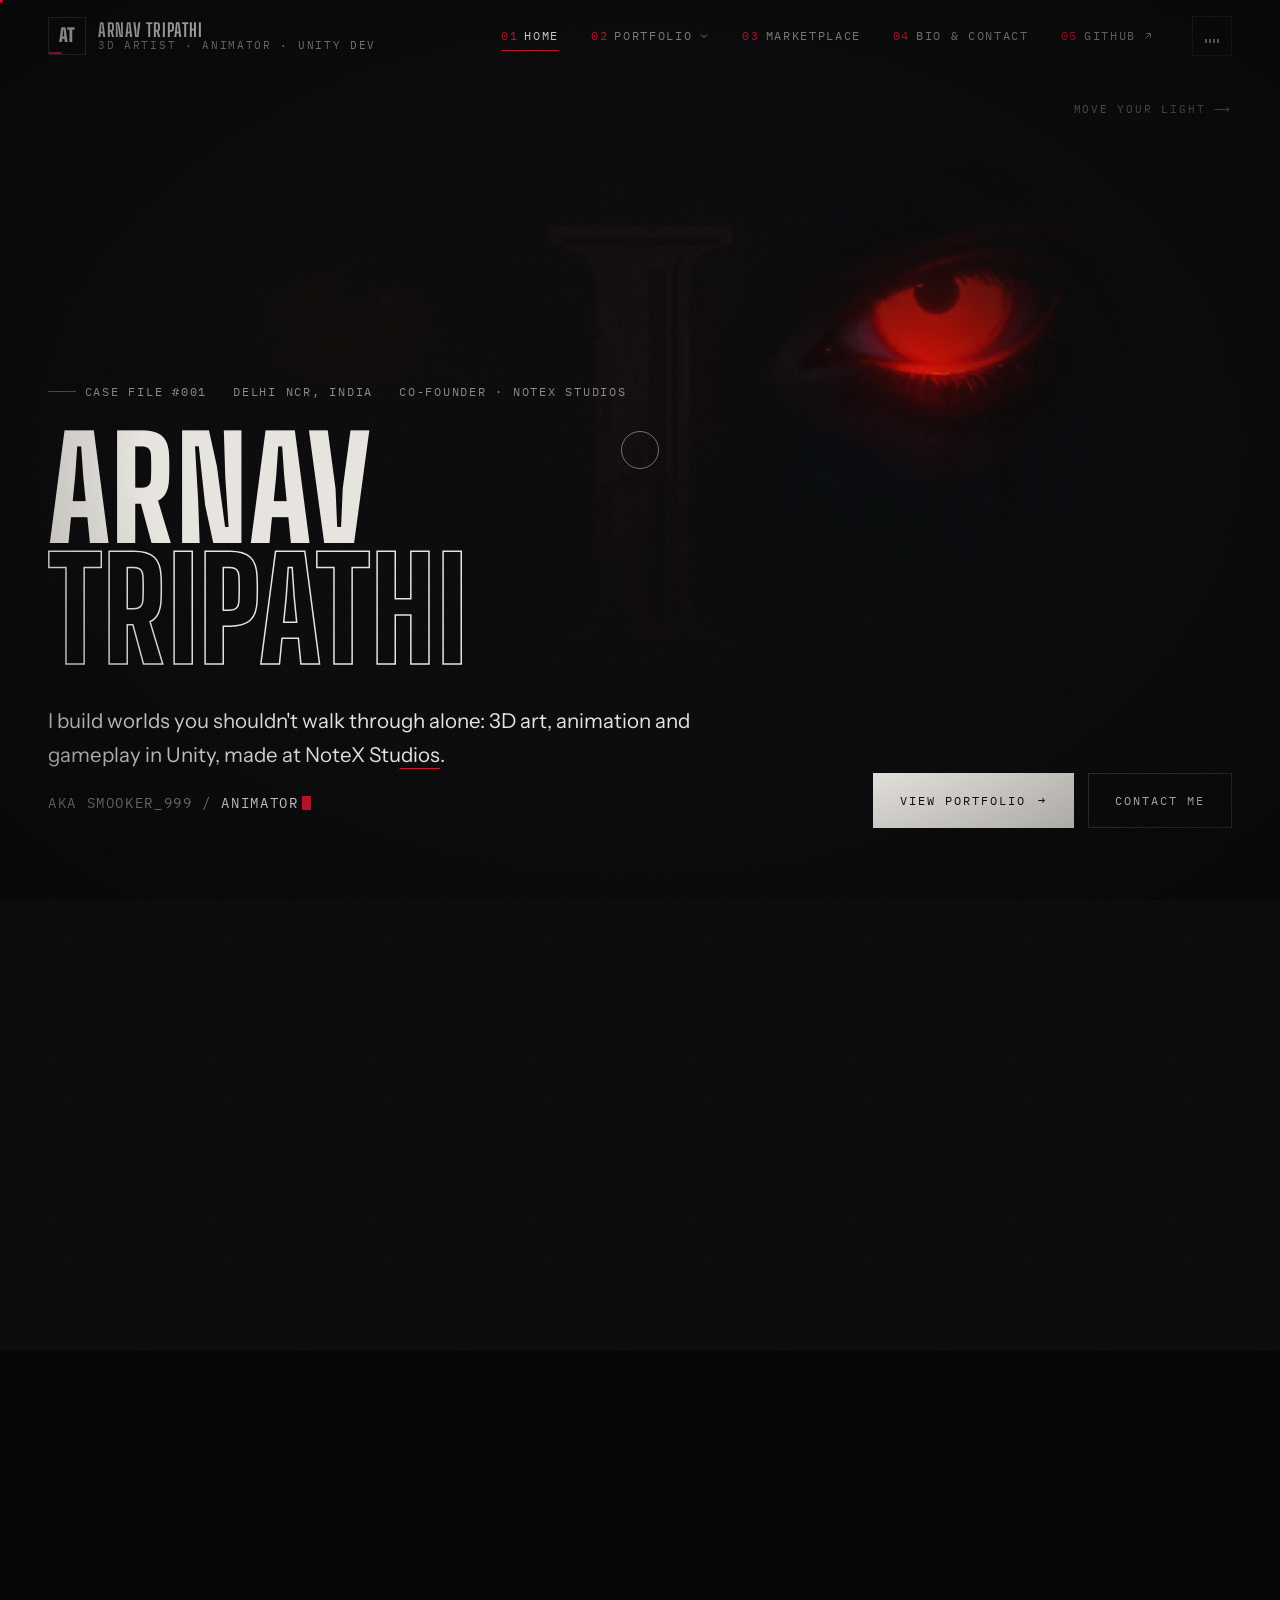
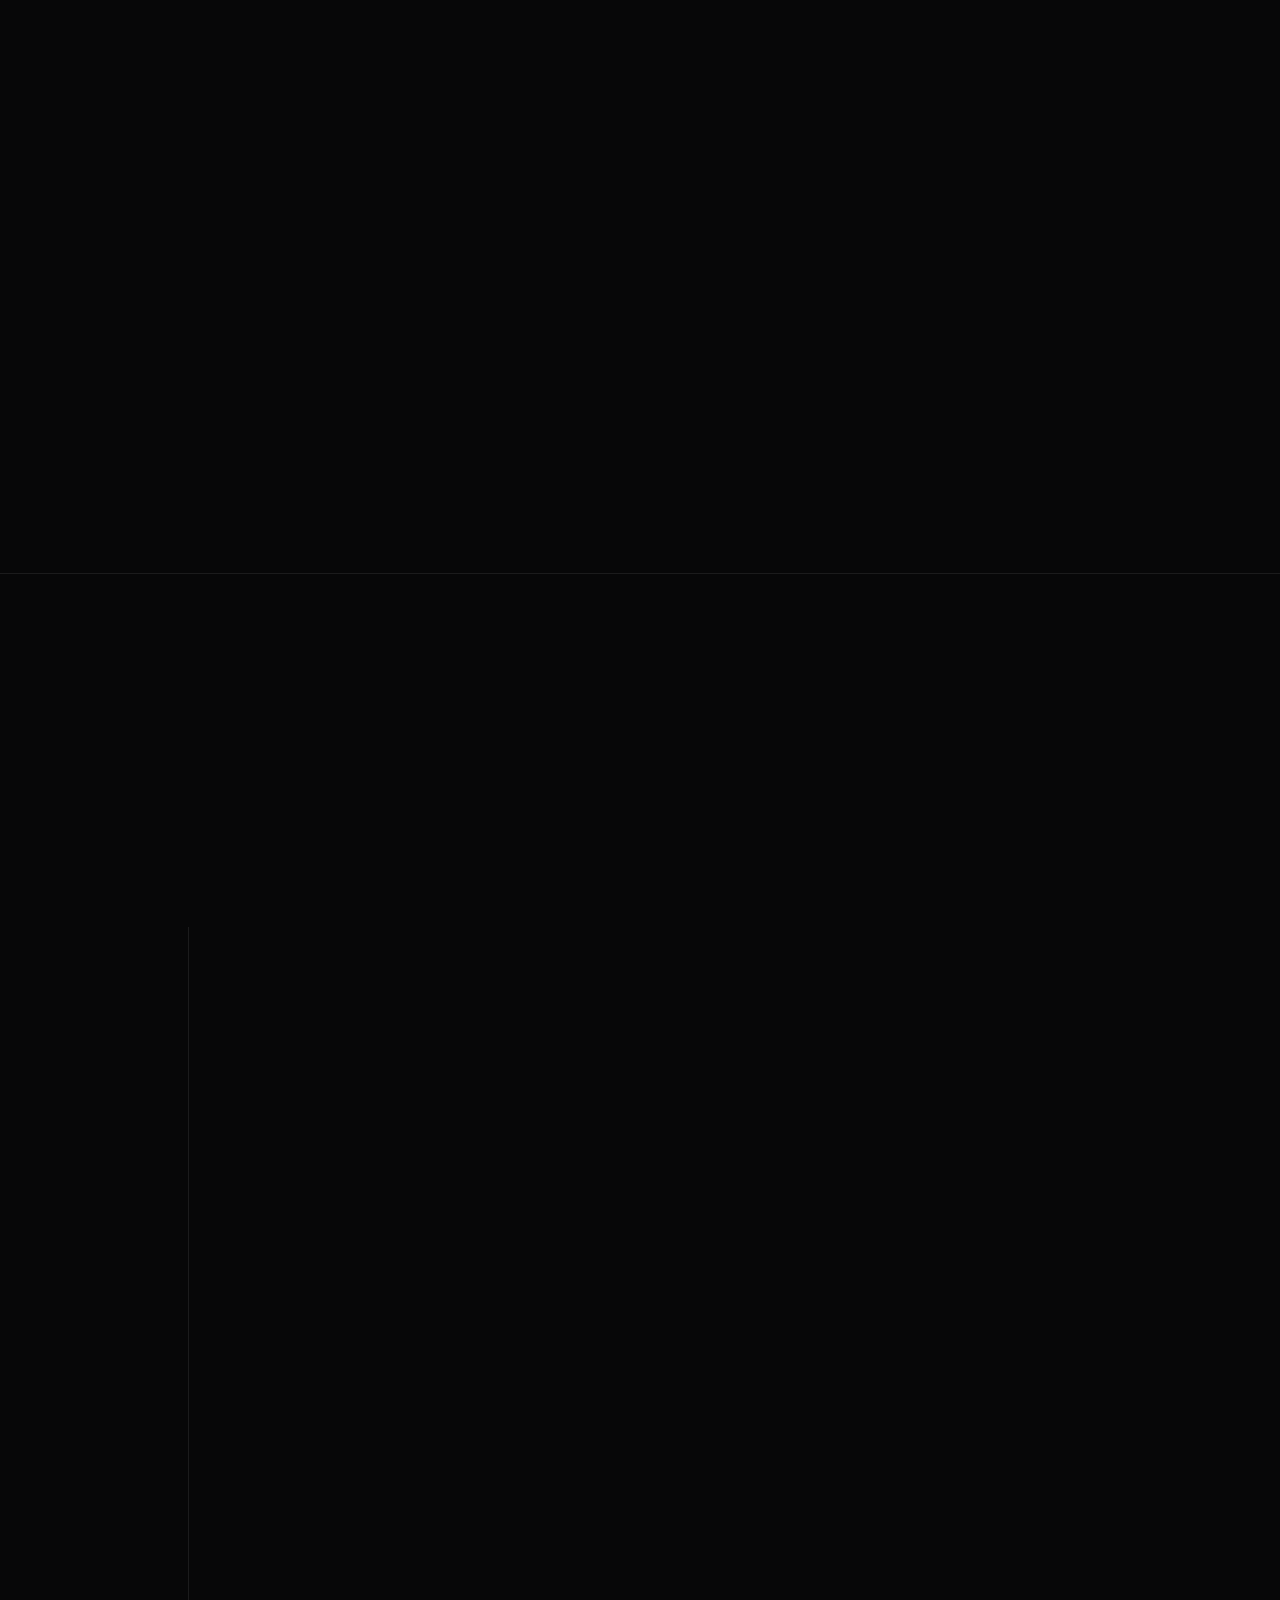
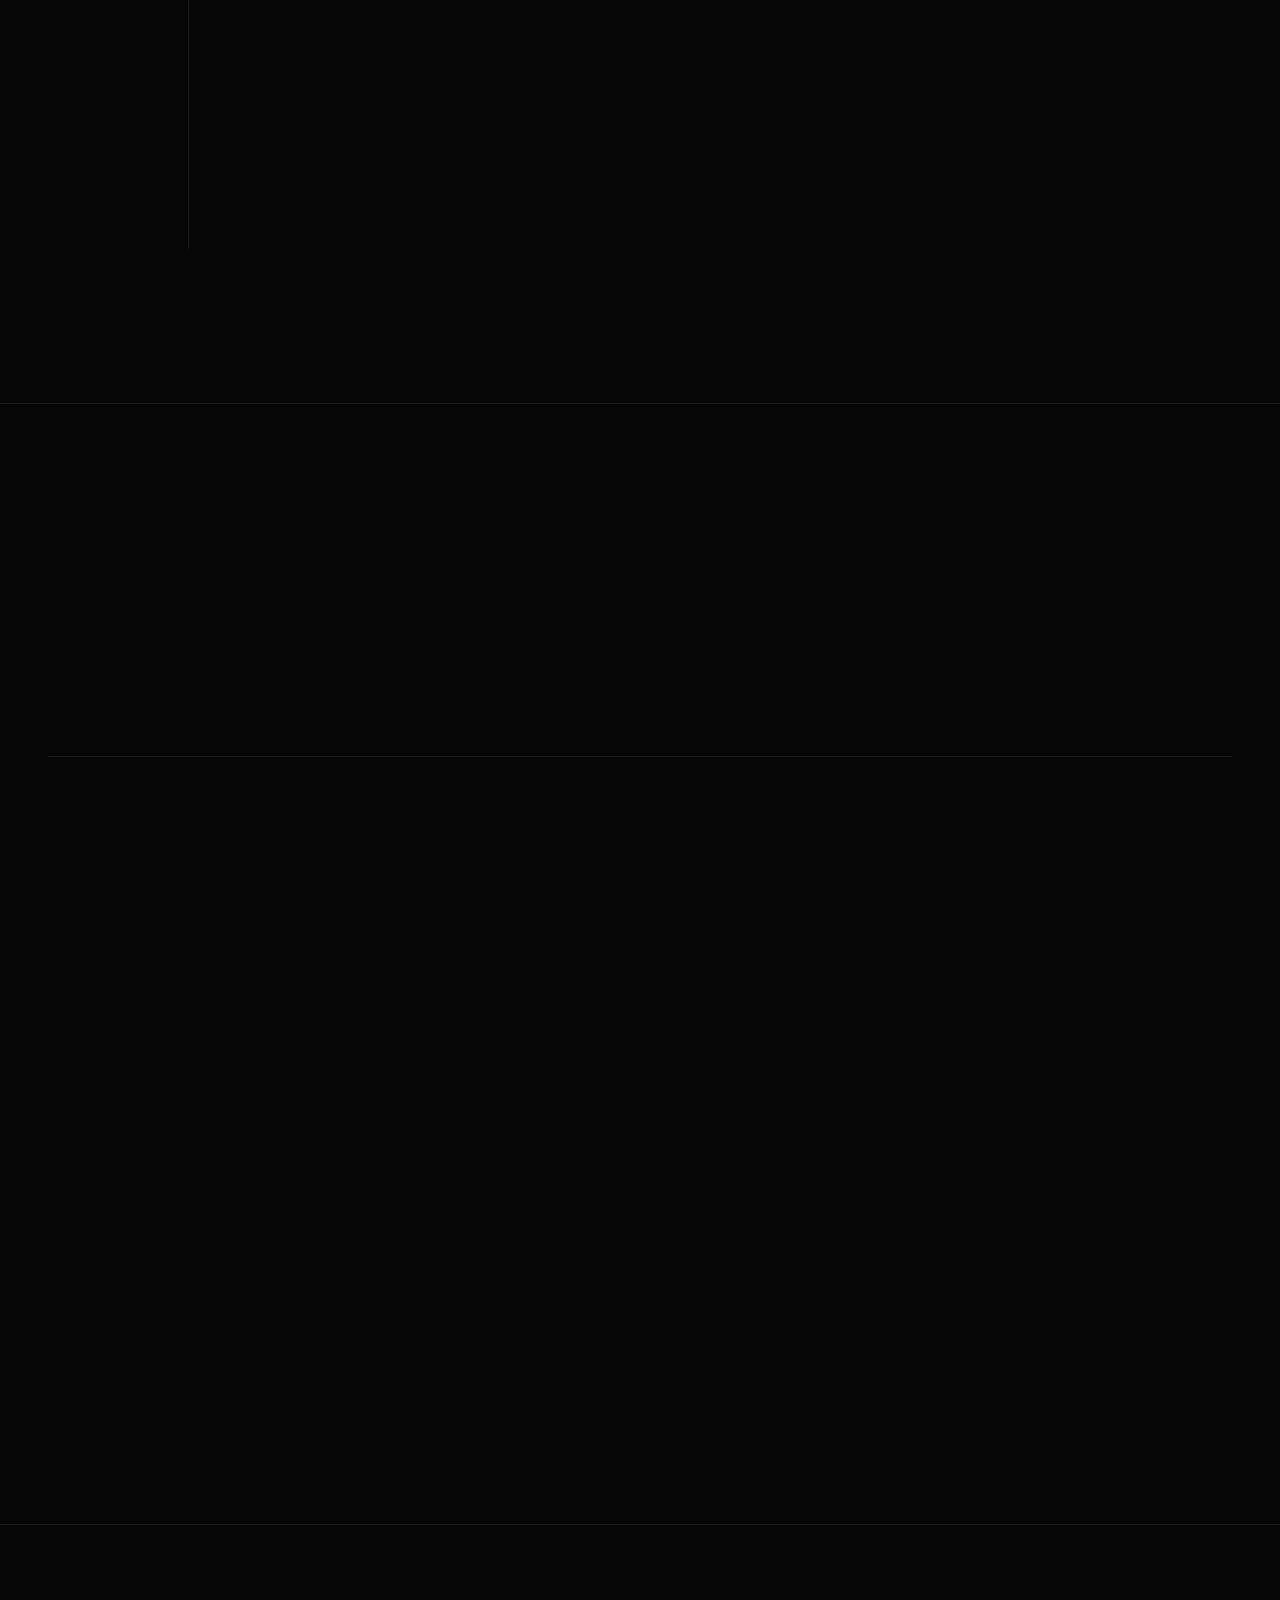
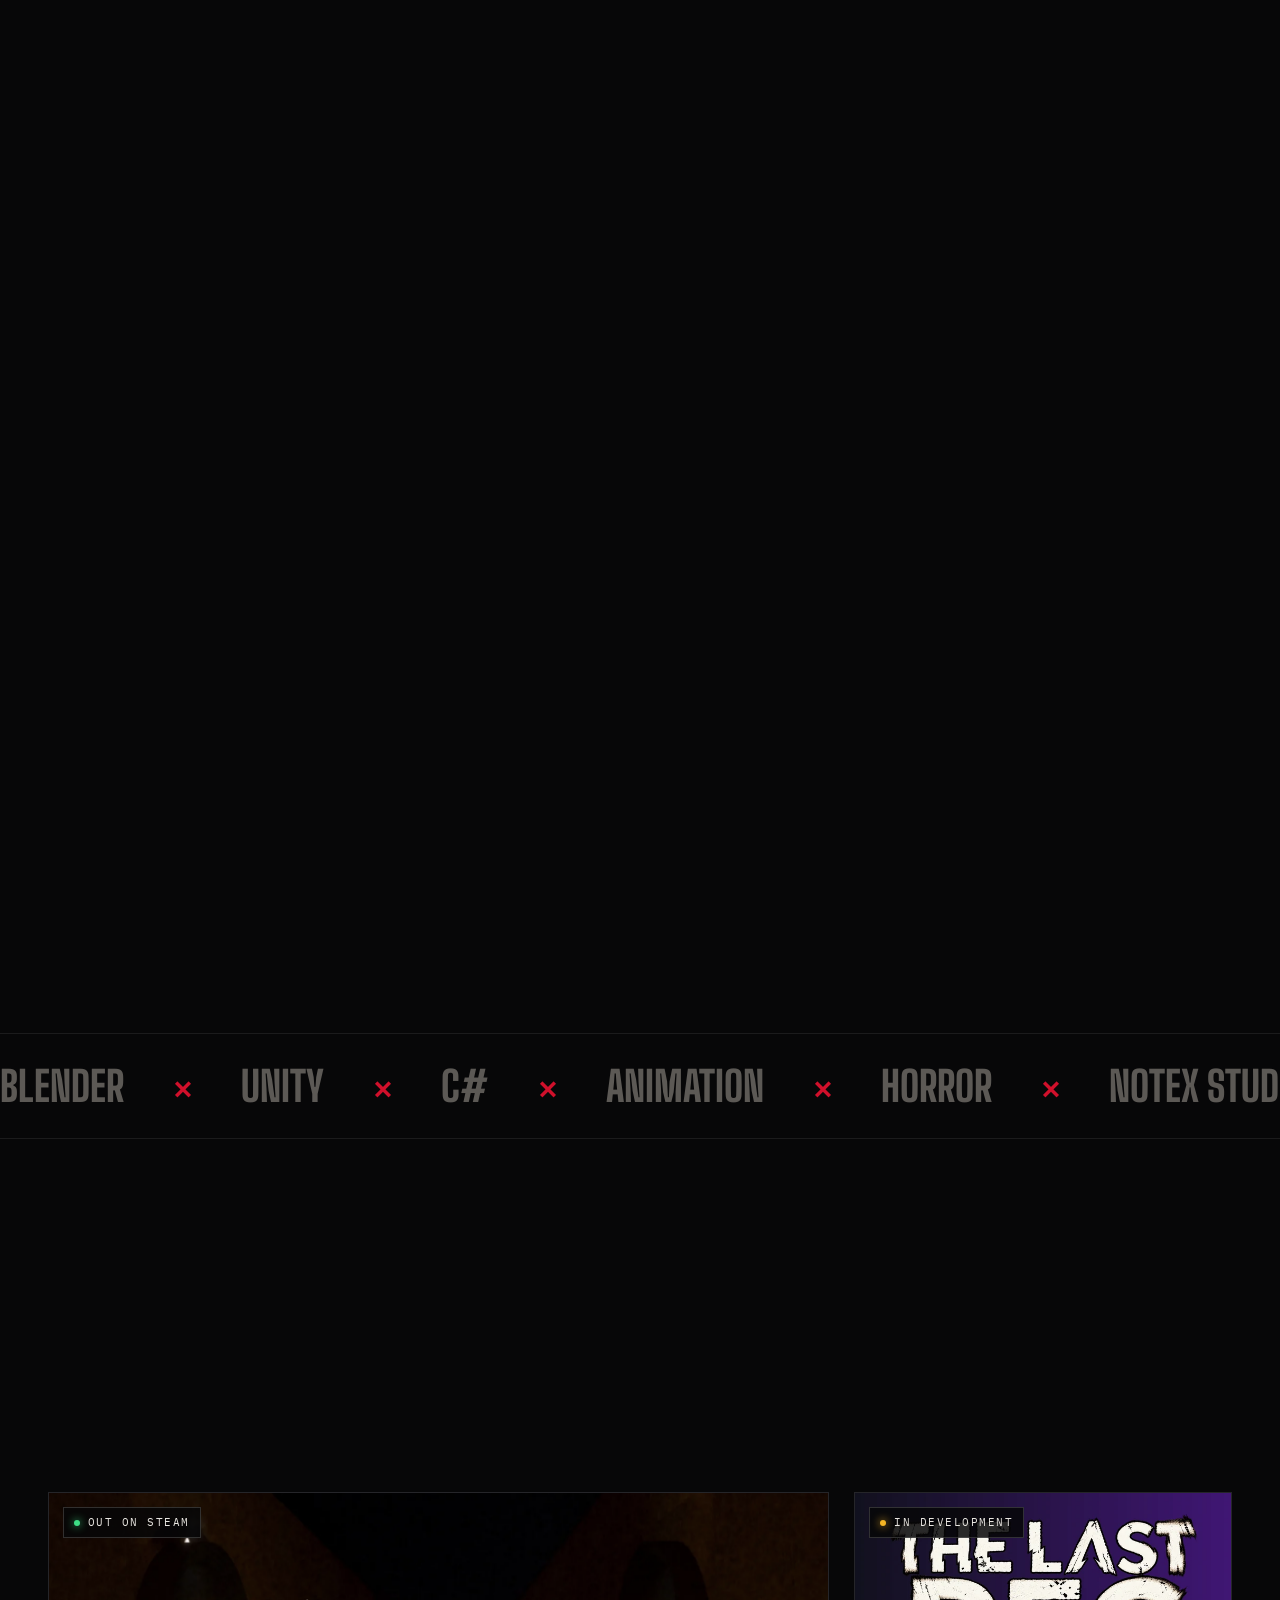
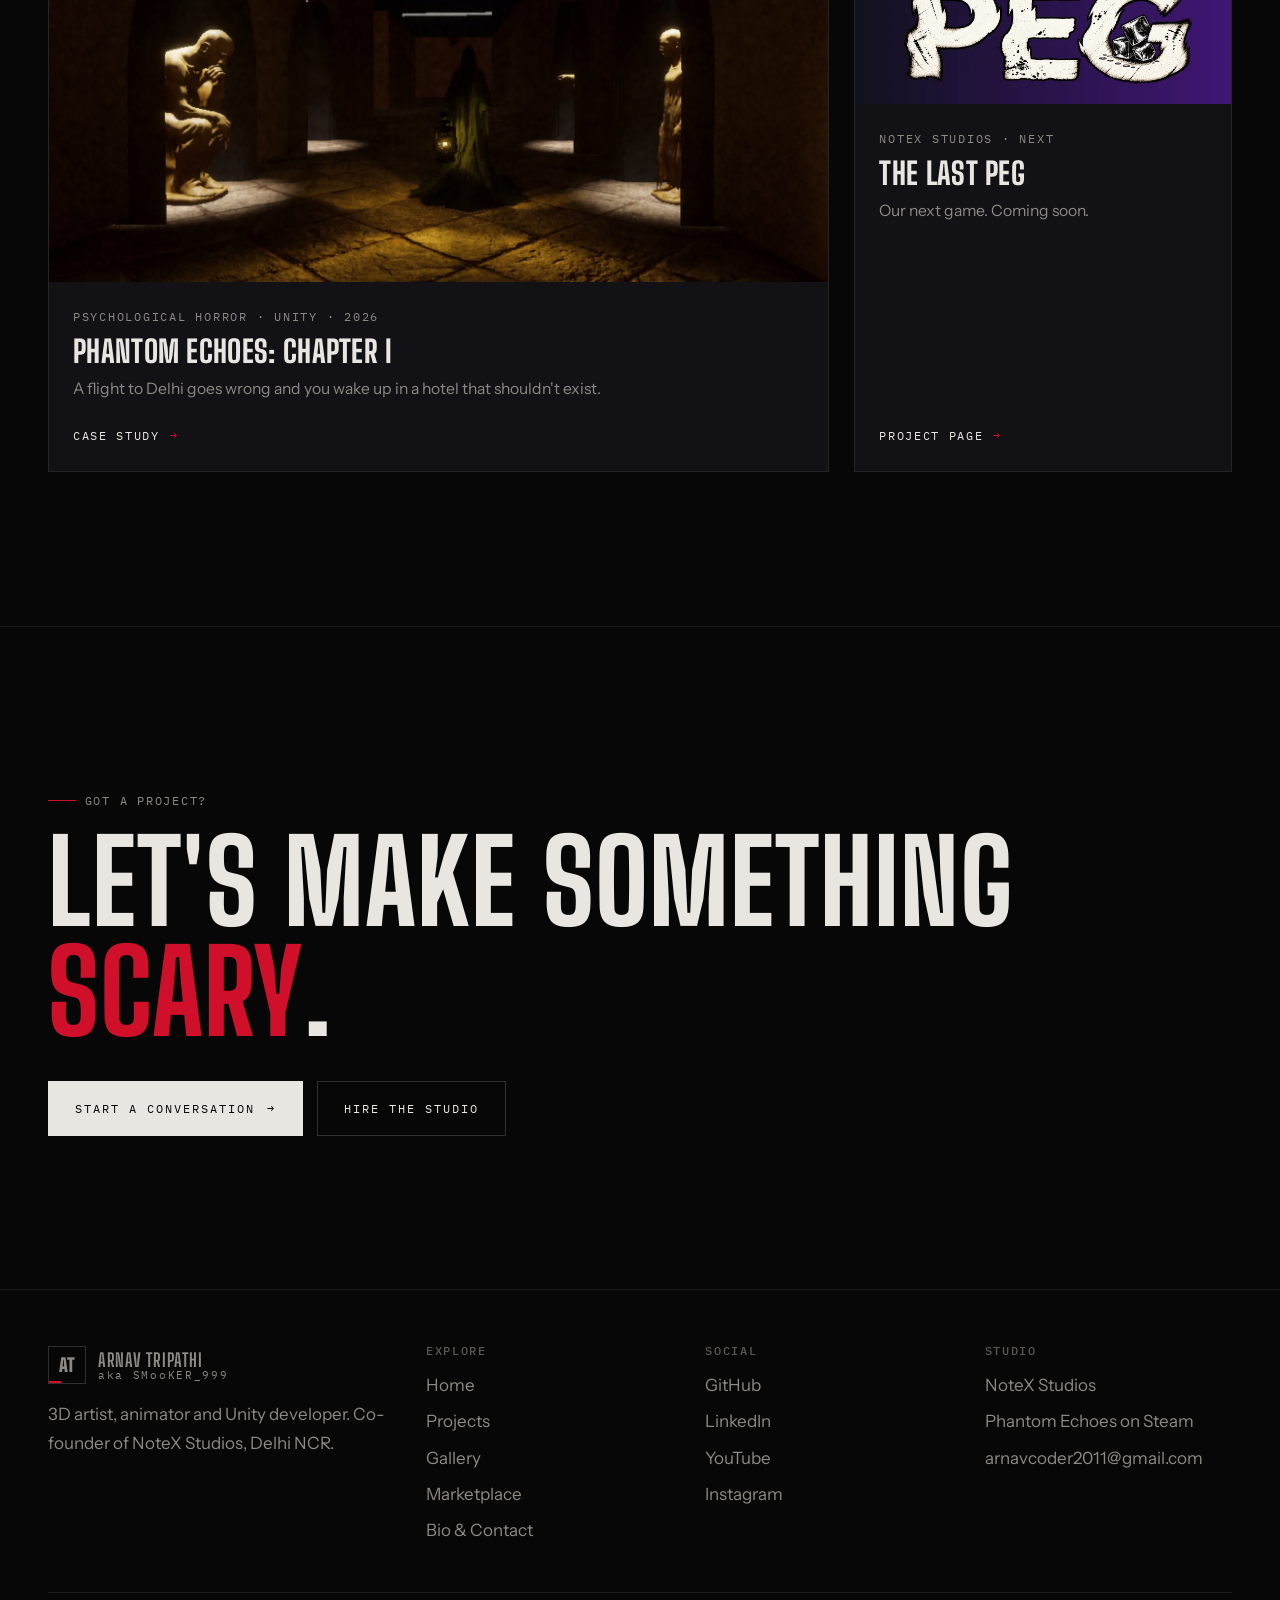
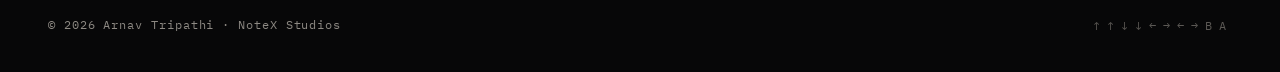
==== commit 2993976b: "Fix contact form blocked by browser autofill; version asset URLs Co-Authored-By: Claude Opus 5.5 <no" ====
--- a/index.html
+++ b/index.html
@@ -13,7 +13,7 @@
   <link rel="preconnect" href="https://fonts.googleapis.com">
   <link rel="preconnect" href="https://fonts.gstatic.com" crossorigin>
   <link href="https://fonts.googleapis.com/css2?family=Big+Shoulders+Display:wght@600;800;900&family=IBM+Plex+Mono:wght@400;500&family=Instrument+Sans:wght@400;500;600&display=swap" rel="stylesheet">
-  <link rel="stylesheet" href="assets/css/style.css">
+  <link rel="stylesheet" href="assets/css/style.css?v=4">
 </head>
 <body data-page="home">
 <main id="main">
@@ -280,6 +280,6 @@
   </section>
 
 </main>
-<script src="assets/js/main.js" defer></script>
+<script src="assets/js/main.js?v=4" defer></script>
 </body>
 </html>
